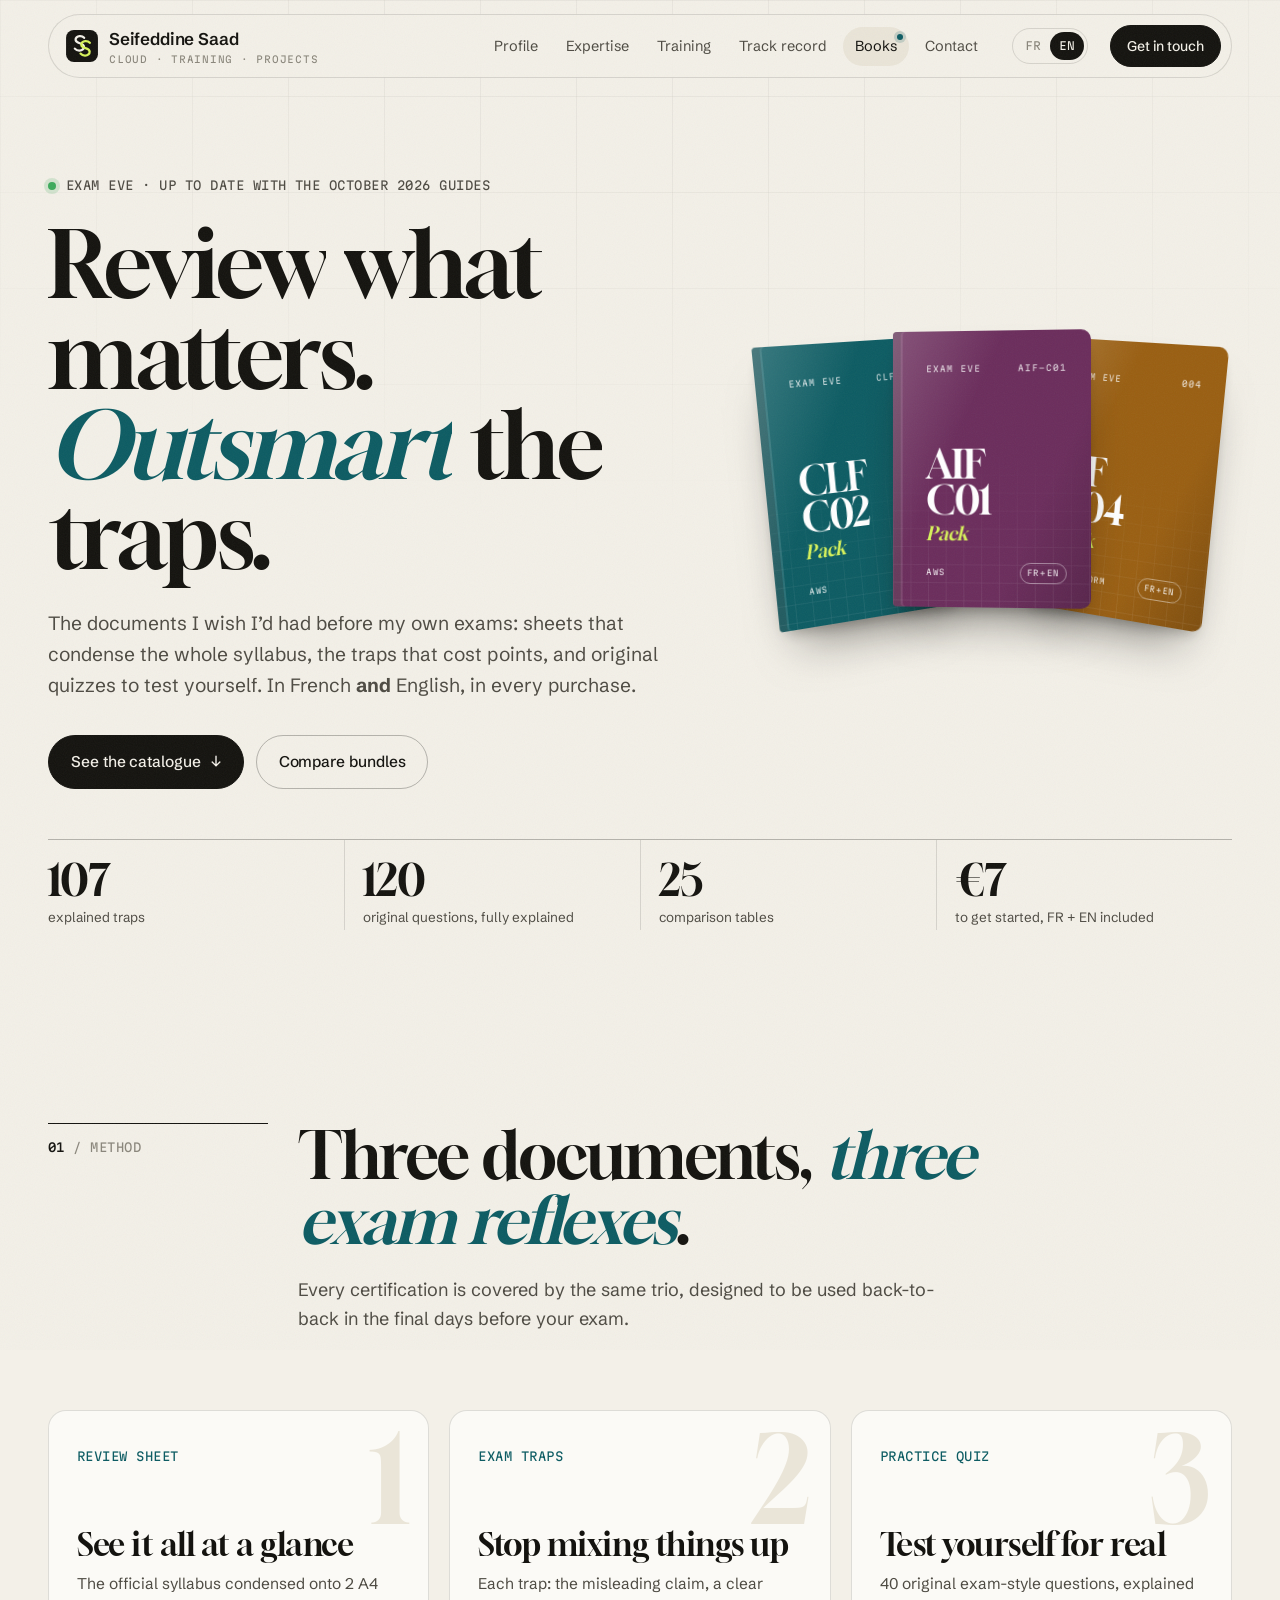
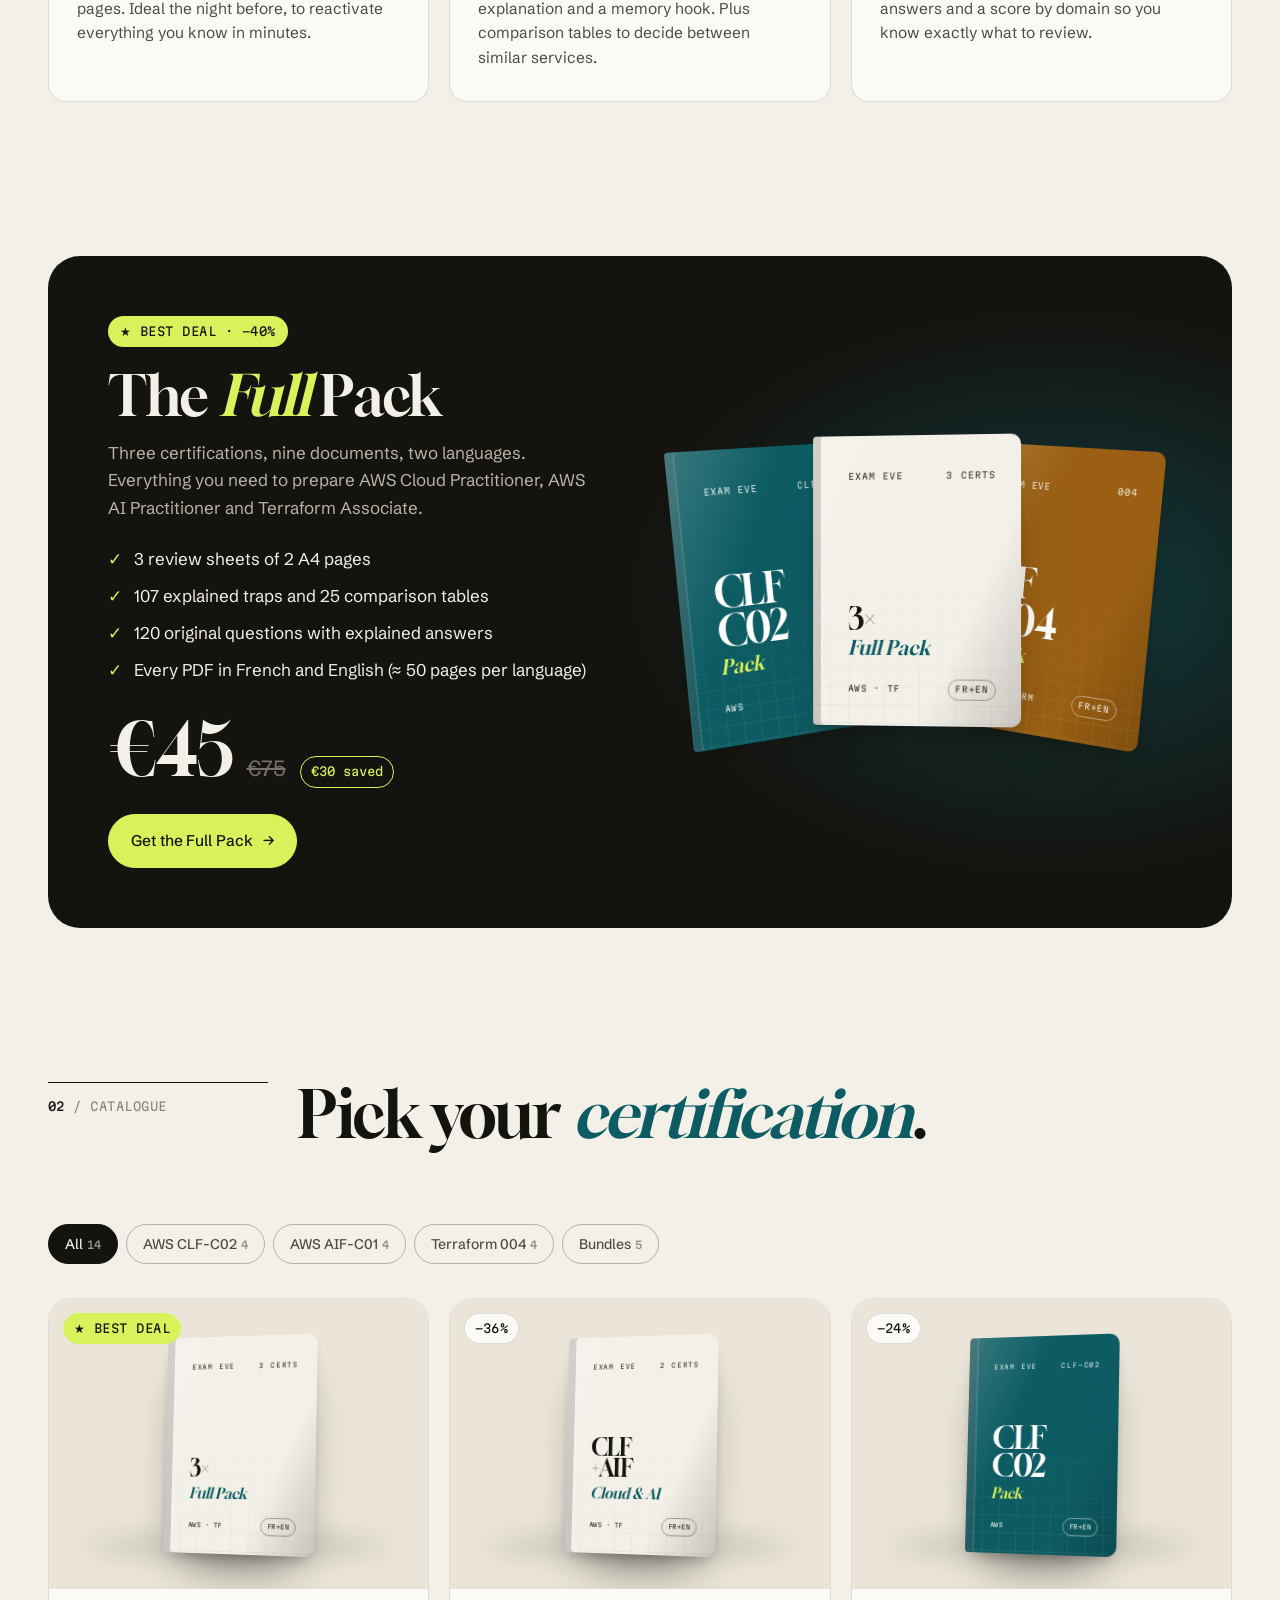
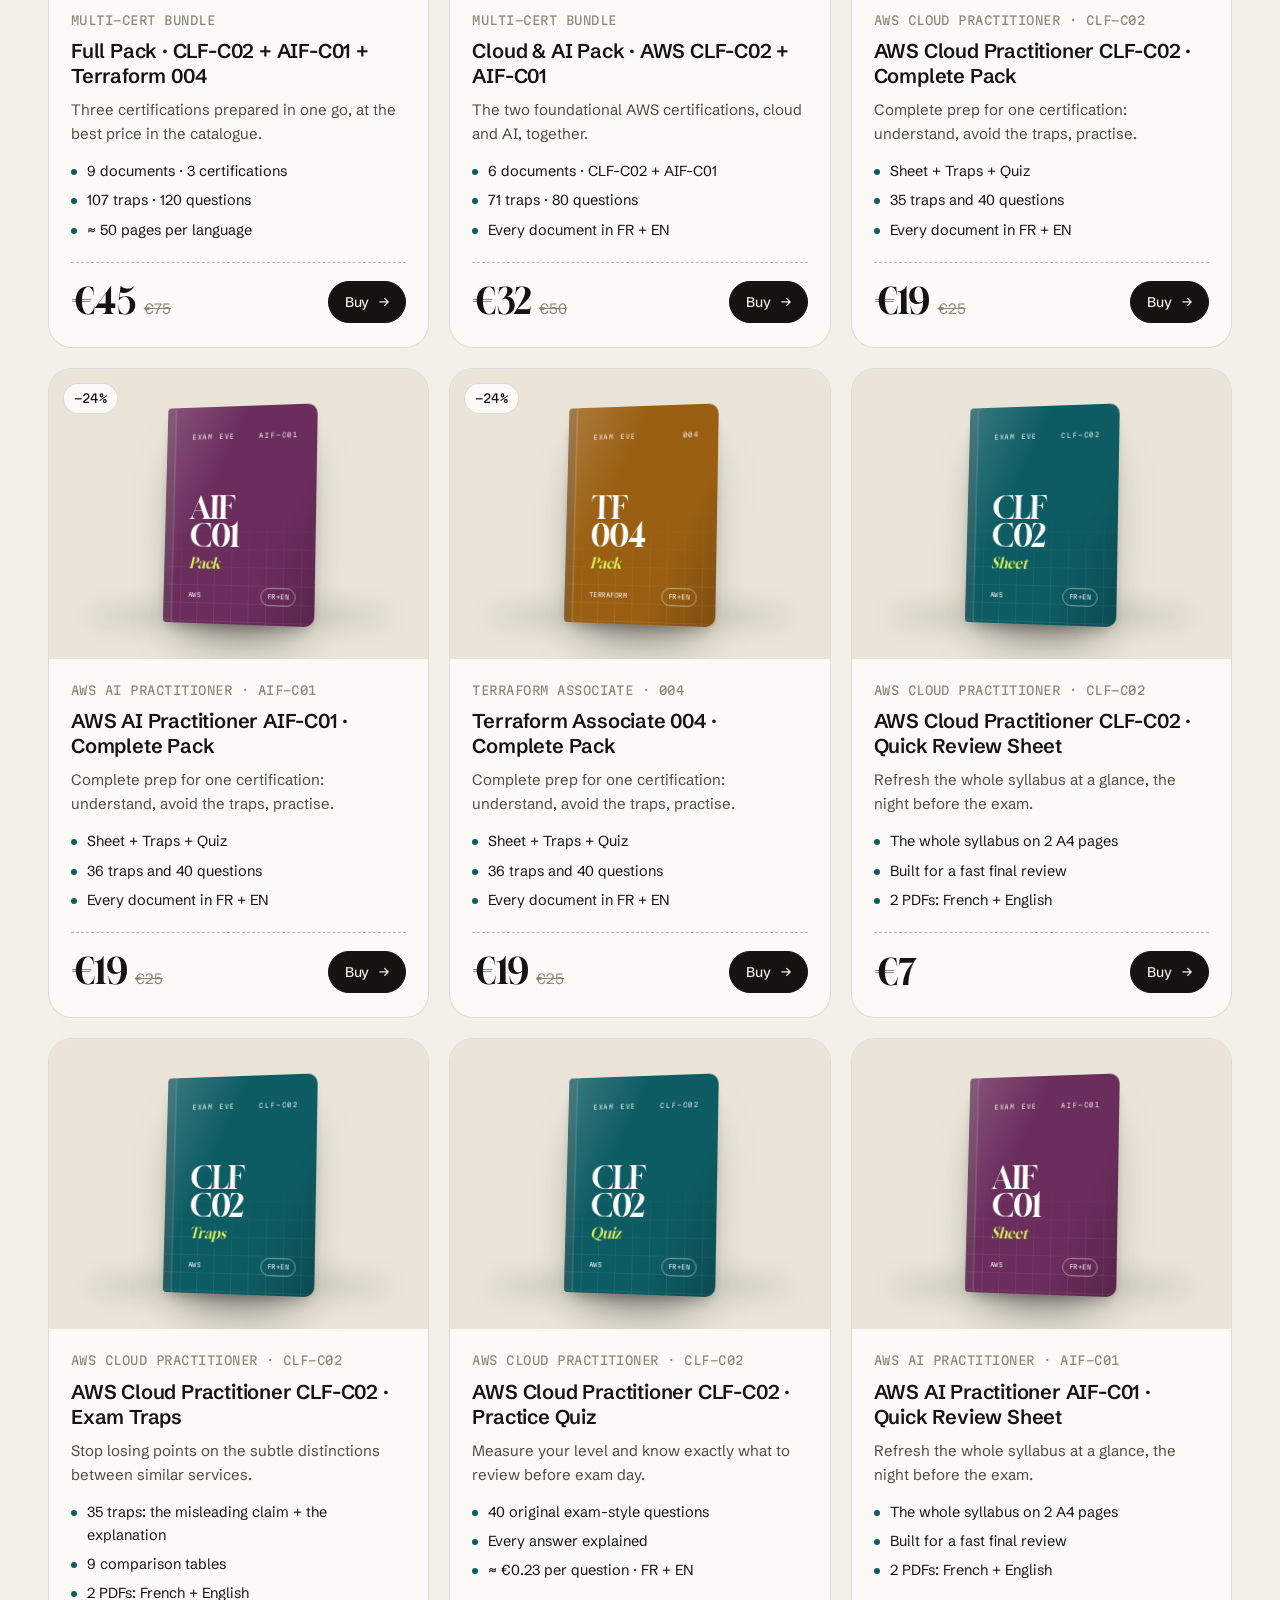
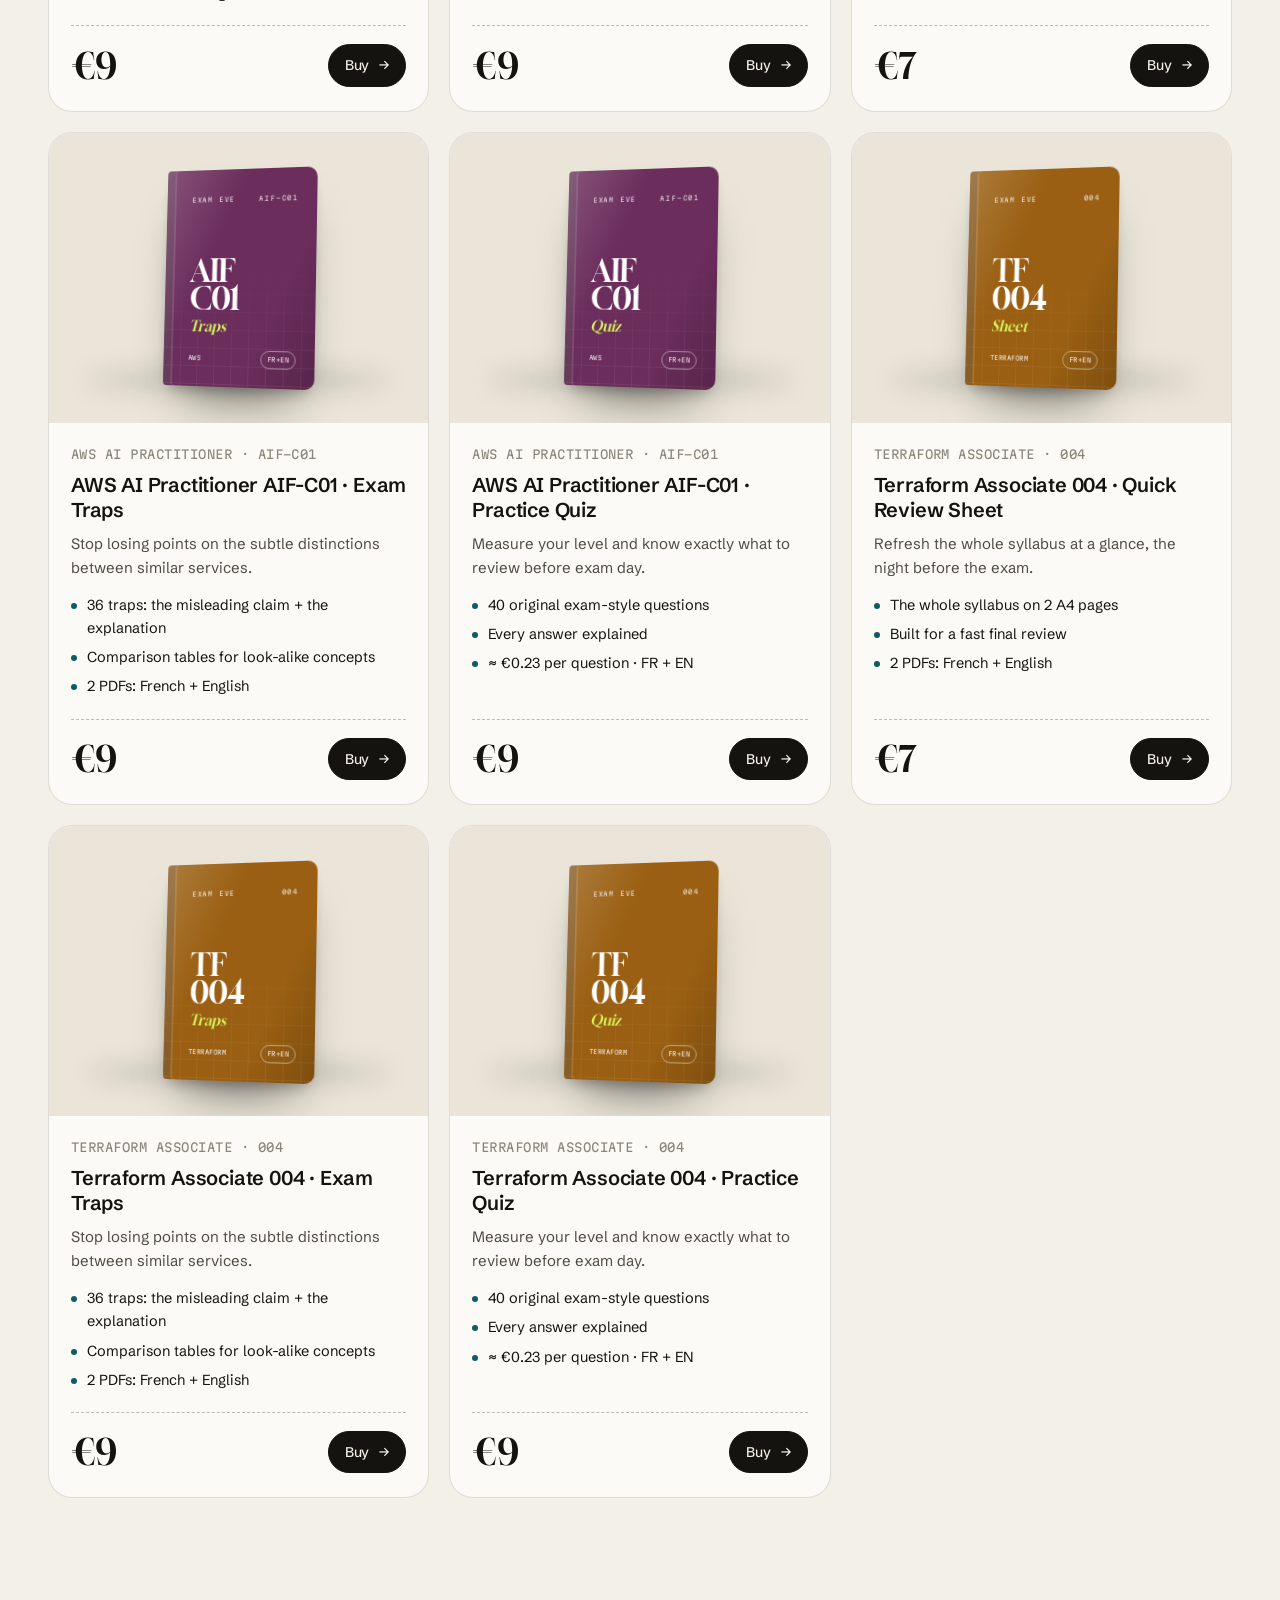
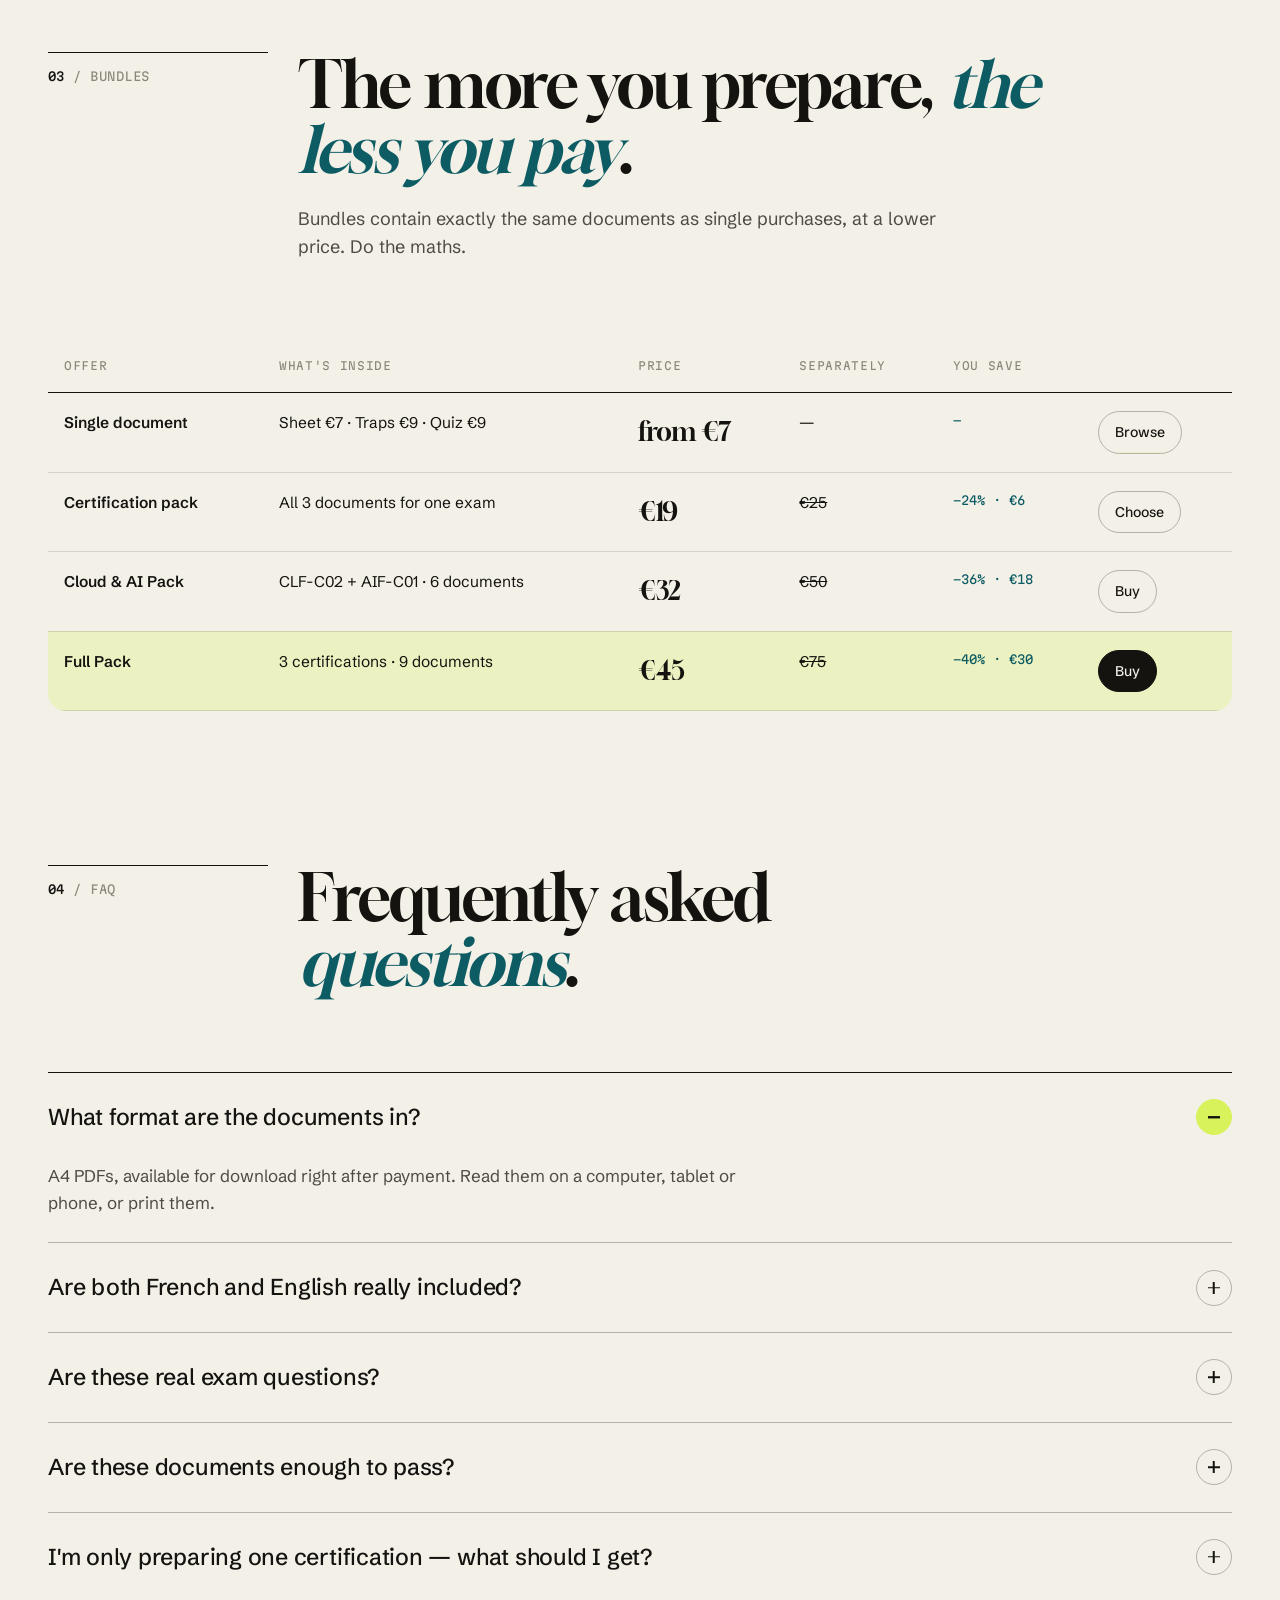
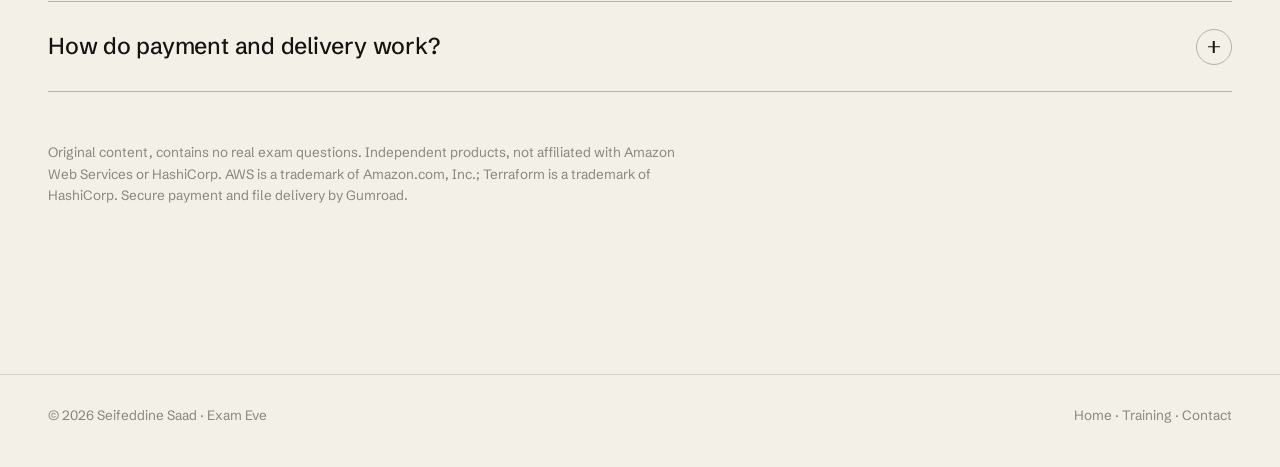
==== livres.html @ 4e947e26 "Nouvelle version du site seifsaad.com" ====
<!DOCTYPE html>
<html lang="fr">
<head>
  <meta charset="utf-8">
  <meta name="viewport" content="width=device-width, initial-scale=1">
  <title>Livres & guides de révision — AWS, Terraform · Seifeddine Saad</title>
  <meta name="description" content="Fiches de révision, pièges d'examen et quiz originaux pour AWS Cloud Practitioner, AWS AI Practitioner et Terraform Associate. Français + anglais, à partir de 7 €.">
  <meta property="og:title" content="Guides de révision AWS & Terraform — FR + EN">
  <meta property="og:description" content="107 pièges expliqués, 120 questions originales, 3 certifications. À partir de 7 €.">
  <link rel="icon" href="assets/img/logo.svg" type="image/svg+xml">
  <link rel="preconnect" href="https://fonts.googleapis.com">
  <link rel="preconnect" href="https://fonts.gstatic.com" crossorigin>
  <link href="https://fonts.googleapis.com/css2?family=Gloock&family=Martian+Mono:wght@400;500&family=Schibsted+Grotesk:ital,wght@0,400;0,500;0,600;0,700;1,400&display=swap" rel="stylesheet">
  <link rel="stylesheet" href="assets/css/style.css">
</head>
<body data-page="shop">
  <div class="veil" aria-hidden="true"></div>
  <div class="cursor" aria-hidden="true"></div>

  <header class="nav">
    <div class="wrap nav-inner">
      <a class="brand" href="index.html" aria-label="Accueil">
        <img src="assets/img/logo.svg" alt="">
        <span>Seifeddine Saad<small data-i18n="brand.sub">Cloud · Formation · Projets</small></span>
      </a>
      <ul class="nav-links">
        <li><a href="index.html#profil" data-i18n="nav.profile">Profil</a></li>
        <li><a href="index.html#expertises" data-i18n="nav.services">Expertises</a></li>
        <li><a href="index.html#formations" data-i18n="nav.training">Formations</a></li>
        <li><a href="index.html#parcours" data-i18n="nav.path">Parcours</a></li>
        <li><a href="livres.html" class="shop active" data-i18n="nav.books">Livres</a></li>
        <li><a href="index.html#contact" data-i18n="nav.contact">Contact</a></li>
      </ul>
      <div class="lang" role="group" aria-label="Langue">
        <button type="button" data-lang="fr" aria-pressed="true">FR</button>
        <button type="button" data-lang="en" aria-pressed="false">EN</button>
      </div>
      <a href="index.html#contact" class="btn btn-sm nav-cta" data-mag><span data-i18n="nav.cta">Me contacter</span></a>
      <button class="burger" type="button" aria-label="Menu"><span></span></button>
    </div>
  </header>

  <main>
    <!-- HERO -->
    <section class="shop-hero">
      <div class="wrap shop-hero-grid">
        <div>
          <span class="eyebrow mono" data-reveal><i class="dot"></i><span data-i18n="sh.eyebrow">Exam Eve · À jour des guides d’octobre 2026</span></span>
          <h1 class="h-display split" data-i18n="sh.title">Révisez l’essentiel. <em>Déjouez</em> les pièges.</h1>
          <p class="lead" data-reveal style="--d:300ms" data-i18n="sh.lead">Les documents que j’aurais voulu avoir avant mes propres examens : des fiches qui condensent tout le programme, les pièges qui coûtent des points, et des quiz originaux pour vous tester. En français <strong>et</strong> en anglais, dans chaque achat.</p>
          <div class="hero-cta" data-reveal style="--d:420ms">
            <a href="#catalogue" class="btn" data-mag><span data-i18n="sh.cta1">Voir le catalogue</span> <span class="arr">↓</span></a>
            <a href="#packs" class="btn btn-ghost" data-mag><span data-i18n="sh.cta2">Comparer les packs</span></a>
          </div>
        </div>
        <div class="shelf" id="heroShelf" data-reveal style="--d:200ms"></div>
      </div>
      <div class="wrap">
        <div class="kpis" data-reveal style="--d:250ms">
          <div class="kpi"><b data-count="107">0</b><span data-i18n="sh.k1">pièges expliqués</span></div>
          <div class="kpi"><b data-count="120">0</b><span data-i18n="sh.k2">questions originales corrigées</span></div>
          <div class="kpi"><b data-count="25">0</b><span data-i18n="sh.k3">tableaux comparatifs</span></div>
          <div class="kpi"><b data-i18n="sh.k4p">7 €</b><span data-i18n="sh.k4">pour commencer, FR + EN inclus</span></div>
        </div>
      </div>
    </section>

    <!-- HOW IT HELPS -->
    <section class="sec">
      <div class="wrap">
        <div class="sec-head">
          <div class="sec-num mono"><b>01</b> / <span data-i18n="sh.howNum">Méthode</span></div>
          <div>
            <h2 class="h2" data-reveal data-i18n="sh.howTitle">Trois documents, <em>trois réflexes</em> d’examen.</h2>
            <p class="sec-intro" data-reveal style="--d:100ms" data-i18n="sh.howIntro">Chaque certification est couverte par le même trio, conçu pour s’enchaîner dans les derniers jours avant l’examen.</p>
          </div>
        </div>
        <div class="steps">
          <article class="step" data-reveal><span class="big">1</span><span class="mono" data-i18n="sh.s1k">Fiche de révision</span><h3 data-i18n="sh.s1t">Tout voir d’un coup d’œil</h3><p data-i18n="sh.s1d">Le programme officiel condensé sur 2 pages A4. Idéale la veille de l’examen pour réactiver toutes vos connaissances en quelques minutes.</p></article>
          <article class="step" data-reveal style="--d:100ms"><span class="big">2</span><span class="mono" data-i18n="sh.s2k">Pièges d’examen</span><h3 data-i18n="sh.s2t">Ne plus confondre</h3><p data-i18n="sh.s2d">Chaque piège : l’affirmation trompeuse, l’explication claire et un repère mémotechnique. Plus des tableaux comparatifs pour trancher entre services proches.</p></article>
          <article class="step" data-reveal style="--d:200ms"><span class="big">3</span><span class="mono" data-i18n="sh.s3k">Quiz d’entraînement</span><h3 data-i18n="sh.s3t">Se tester pour de vrai</h3><p data-i18n="sh.s3d">40 questions originales au format de l’examen, réponses expliquées et score par domaine pour savoir exactement quoi revoir.</p></article>
        </div>
      </div>
    </section>

    <!-- FEATURED -->
    <section class="wrap" id="pack-integral">
      <div class="featured" data-reveal>
        <div>
          <span class="ribbon mono" data-i18n="sh.fRibbon">★ Meilleure offre · −40 %</span>
          <h2 data-i18n="sh.fTitle">Le Pack <em>Intégral</em></h2>
          <p data-i18n="sh.fDesc">Trois certifications, neuf documents, deux langues. Tout ce qu’il faut pour préparer AWS Cloud Practitioner, AWS AI Practitioner et Terraform Associate.</p>
          <ul class="checks">
            <li data-i18n="sh.fc1">3 fiches de révision de 2 pages A4</li>
            <li data-i18n="sh.fc2">107 pièges expliqués et 25 tableaux comparatifs</li>
            <li data-i18n="sh.fc3">120 questions originales avec réponses expliquées</li>
            <li data-i18n="sh.fc4">Chaque PDF en français et en anglais (≈ 50 pages par langue)</li>
          </ul>
          <div class="price-line"><span class="price-big" data-i18n="sh.fPrice">45 €</span><span class="price-was" data-i18n="sh.fWas">75 €</span><span class="save" data-i18n="sh.fSave">30 € économisés</span></div>
          <a class="btn buy" data-mag href="https://saadseif.gumroad.com/l/pack-integral" target="_blank" rel="noopener"><span data-i18n="sh.buyPack">Obtenir le Pack Intégral</span> <span class="arr">→</span></a>
        </div>
        <div class="shelf" id="featShelf"></div>
      </div>
    </section>

    <!-- CATALOGUE -->
    <section class="sec" id="catalogue">
      <div class="wrap">
        <div class="sec-head">
          <div class="sec-num mono"><b>02</b> / <span data-i18n="sh.navCat">Catalogue</span></div>
          <div>
            <h2 class="h2" data-reveal data-i18n="sh.catTitle">Choisissez votre <em>certification</em>.</h2>
          </div>
        </div>
        <div class="filters" id="filters" role="group" aria-label="Filtres"></div>
        <div class="grid-books" id="grid"></div>
      </div>
    </section>

    <!-- COMPARE -->
    <section class="sec" id="packs" style="padding-top:0">
      <div class="wrap">
        <div class="sec-head">
          <div class="sec-num mono"><b>03</b> / <span data-i18n="sh.navPacks">Packs</span></div>
          <div>
            <h2 class="h2" data-reveal data-i18n="sh.cmpTitle">Plus vous préparez, <em>moins vous payez</em>.</h2>
            <p class="sec-intro" data-reveal style="--d:100ms" data-i18n="sh.cmpIntro">Les packs regroupent les mêmes documents qu’à l’unité, à prix réduit. Faites le calcul.</p>
          </div>
        </div>
        <div class="table-wrap" data-reveal>
          <table class="compare" id="compare"></table>
        </div>
      </div>
    </section>

    <!-- FAQ -->
    <section class="sec" id="faq" style="padding-top:0">
      <div class="wrap">
        <div class="sec-head">
          <div class="sec-num mono"><b>04</b> / FAQ</div>
          <div><h2 class="h2" data-reveal data-i18n="sh.faqTitle">Questions <em>fréquentes</em>.</h2></div>
        </div>
        <div class="faq" id="faqList"></div>
        <p class="disclaimer" data-i18n="sh.disc">Contenu original, sans questions réelles d’examen. Produits indépendants, non affiliés à Amazon Web Services ni à HashiCorp. AWS est une marque d’Amazon.com, Inc. ; Terraform est une marque de HashiCorp. Paiement sécurisé et livraison des fichiers assurés par Gumroad.</p>
      </div>
    </section>
  </main>

  <footer>
    <div class="wrap foot">
      <span>© <span id="year"></span> Seifeddine Saad · Exam Eve</span>
      <span><a href="index.html" data-i18n="f.home">Accueil</a> · <a href="index.html#formations" data-i18n="nav.training">Formations</a> · <a href="index.html#contact" data-i18n="nav.contact">Contact</a></span>
    </div>
  </footer>

  <script src="https://gumroad.com/js/gumroad.js"></script>
  <script src="assets/js/data.js"></script>
  <script src="assets/js/main.js"></script>
</body>
</html>
---- assets/css/style.css ----
/* ==========================================================
   seifsaad.com — "Blueprint paper" design system
   Papier chaud · encre · pétrole · surligneur citron
   ========================================================== */

:root {
  --paper: #F3F0E8;
  --paper-2: #EAE5D8;
  --paper-3: #FBFAF6;
  --ink: #14130F;
  --ink-2: #4E4B43;
  --ink-3: #8A867B;
  --line: rgba(20, 19, 15, .13);
  --line-strong: rgba(20, 19, 15, .28);
  --petrol: #0D5C63;
  --petrol-deep: #083E43;
  --lime: #D7F25A;
  --plum: #6B2D5C;
  --ochre: #B8741A;

  --f-display: "Gloock", "Times New Roman", serif;
  --f-body: "Schibsted Grotesk", system-ui, sans-serif;
  --f-mono: "Martian Mono", ui-monospace, monospace;

  --wrap: 1240px;
  --gut: clamp(20px, 4vw, 48px);
  --r: 18px;
  --ease: cubic-bezier(.2, .7, .1, 1);
  --ease-out: cubic-bezier(.16, 1, .3, 1);
}

*, *::before, *::after { box-sizing: border-box; }
html { scroll-behavior: smooth; -webkit-text-size-adjust: 100%; }
body {
  margin: 0;
  background: var(--paper);
  color: var(--ink);
  font-family: var(--f-body);
  font-size: 17px;
  line-height: 1.6;
  -webkit-font-smoothing: antialiased;
  overflow-x: hidden;
}
/* Fine blueprint grid on the paper */
body::before {
  content: "";
  position: fixed; inset: 0;
  pointer-events: none; z-index: -1;
  background-image:
    linear-gradient(var(--line) 1px, transparent 1px),
    linear-gradient(90deg, var(--line) 1px, transparent 1px);
  background-size: 96px 96px;
  opacity: .35;
  mask-image: radial-gradient(ellipse 80% 60% at 50% 0%, #000 30%, transparent 100%);
}
/* Grain */
body::after {
  content: "";
  position: fixed; inset: -50%;
  pointer-events: none; z-index: 100;
  opacity: .05;
  background-image: url("data:image/svg+xml,%3Csvg xmlns='http://www.w3.org/2000/svg' width='160' height='160'%3E%3Cfilter id='n'%3E%3CfeTurbulence type='fractalNoise' baseFrequency='.9' numOctaves='3' stitchTiles='stitch'/%3E%3C/filter%3E%3Crect width='100%25' height='100%25' filter='url(%23n)'/%3E%3C/svg%3E");
}

img, svg { display: block; max-width: 100%; }
a { color: inherit; text-decoration: none; }
::selection { background: var(--lime); color: var(--ink); }
:focus-visible { outline: 2px solid var(--petrol); outline-offset: 3px; border-radius: 4px; }

.wrap { width: min(var(--wrap), 100% - var(--gut) * 2); margin-inline: auto; }
.mono { font-family: var(--f-mono); font-size: 12px; letter-spacing: .04em; text-transform: uppercase; }
.serif { font-family: var(--f-display); font-weight: 400; }

/* ---------- Page transition veil ---------- */
.veil {
  position: fixed; inset: 0; z-index: 200;
  background: var(--ink);
  transform-origin: top;
  animation: veilOut .9s var(--ease-out) .05s forwards;
  pointer-events: none;
}
.veil.leaving { animation: veilIn .45s var(--ease) forwards; transform-origin: bottom; }
@keyframes veilOut { to { transform: scaleY(0); } }
@keyframes veilIn { from { transform: scaleY(0); } to { transform: scaleY(1); } }

/* ---------- Navigation ---------- */
.nav {
  position: fixed; top: 14px; left: 0; right: 0; z-index: 50;
  transition: transform .5s var(--ease-out);
}
.nav.hide { transform: translateY(-120%); }
.nav-inner {
  display: flex; align-items: center; gap: 22px;
  padding: 10px 10px 10px 16px;
  border: 1px solid var(--line);
  border-radius: 999px;
  background: rgba(243, 240, 232, .78);
  backdrop-filter: blur(14px) saturate(1.3);
  -webkit-backdrop-filter: blur(14px) saturate(1.3);
  transition: box-shadow .4s, background .4s;
}
.nav.scrolled .nav-inner { box-shadow: 0 10px 40px -18px rgba(20, 19, 15, .35); background: rgba(251, 250, 246, .9); }
.brand { display: flex; align-items: center; gap: 10px; font-weight: 600; letter-spacing: -.01em; }
.brand img { width: 34px; height: 34px; transition: transform .6s var(--ease-out); }
.brand:hover img { transform: rotate(-12deg) scale(1.05); }
.brand small { display: block; font-family: var(--f-mono); font-size: 9.5px; color: var(--ink-3); letter-spacing: .08em; text-transform: uppercase; font-weight: 400; }
.nav-links { display: flex; gap: 4px; margin-left: auto; list-style: none; padding: 0; margin-block: 0; }
.nav-links a {
  position: relative; display: block;
  padding: 8px 12px; border-radius: 999px;
  font-size: 14.5px; color: var(--ink-2);
  transition: color .25s, background .25s;
}
.nav-links a:hover, .nav-links a.active { color: var(--ink); background: var(--paper-2); }
.nav-links a.shop { color: var(--ink); }
.nav-links a.shop::after {
  content: ""; position: absolute; top: 7px; right: 6px;
  width: 6px; height: 6px; border-radius: 50%; background: var(--petrol);
  box-shadow: 0 0 0 3px rgba(13, 92, 99, .18);
  animation: pulse 2.4s infinite;
}
@keyframes pulse { 50% { box-shadow: 0 0 0 7px rgba(13, 92, 99, 0); } }
.lang {
  display: flex; border: 1px solid var(--line); border-radius: 999px; padding: 3px;
  font-family: var(--f-mono); font-size: 11px;
}
.lang button {
  border: 0; background: none; cursor: pointer; color: var(--ink-3);
  padding: 5px 9px; border-radius: 999px; font: inherit; transition: .25s;
}
.lang button[aria-pressed="true"] { background: var(--ink); color: var(--paper); }
.burger { display: none; }

/* ---------- Buttons ---------- */
.btn {
  --bg: var(--ink); --fg: var(--paper);
  position: relative; display: inline-flex; align-items: center; gap: 10px;
  padding: 14px 22px; border-radius: 999px;
  background: var(--bg); color: var(--fg);
  font-weight: 500; font-size: 15.5px; letter-spacing: -.005em;
  border: 1px solid var(--bg);
  overflow: hidden; isolation: isolate; cursor: pointer;
  transition: transform .4s var(--ease-out), color .35s;
}
.btn::before {
  content: ""; position: absolute; inset: 0; z-index: -1;
  background: var(--lime);
  transform: translateY(101%);
  transition: transform .45s var(--ease-out);
  border-radius: inherit;
}
.btn:hover { color: var(--ink); }
.btn:hover::before { transform: translateY(0); }
.btn .arr { transition: transform .4s var(--ease-out); }
.btn:hover .arr { transform: translateX(4px); }
.btn-ghost { --bg: transparent; --fg: var(--ink); border-color: var(--line-strong); }
.btn-sm { padding: 9px 16px; font-size: 14px; }
.btn-petrol { --bg: var(--petrol); --fg: #fff; }

/* ---------- Highlighter ---------- */
.mark {
  background-image: linear-gradient(transparent 58%, var(--lime) 58%, var(--lime) 92%, transparent 92%);
  background-size: 0% 100%;
  background-repeat: no-repeat;
  transition: background-size 1.1s var(--ease-out) .5s;
  padding: 0 .06em;
}
.in .mark, .mark.in { background-size: 100% 100%; }

/* ---------- Hero ---------- */
.hero { position: relative; padding: 170px 0 70px; }
.hero-grid { display: grid; grid-template-columns: 1.25fr .9fr; gap: clamp(30px, 5vw, 80px); align-items: end; }
.eyebrow { display: inline-flex; align-items: center; gap: 10px; color: var(--ink-2); }
.eyebrow .dot { width: 8px; height: 8px; border-radius: 50%; background: #3DAA5C; box-shadow: 0 0 0 4px rgba(61, 170, 92, .18); }
.h-display {
  font-family: var(--f-display); font-weight: 400;
  font-size: clamp(46px, 7.2vw, 104px);
  line-height: .98; letter-spacing: -.025em;
  margin: 22px 0 28px;
}
.h-display em { font-style: italic; color: var(--petrol); }
.split .w { display: inline-block; overflow: hidden; vertical-align: top; padding-bottom: .08em; margin-bottom: -.08em; }
.split .w > span { display: inline-block; transform: translateY(110%); transition: transform 1s var(--ease-out); transition-delay: calc(var(--i) * 55ms + 150ms); }
.split.in .w > span { transform: translateY(0); }
.lead { font-size: clamp(17px, 1.5vw, 20px); color: var(--ink-2); max-width: 56ch; margin: 0 0 34px; }
.hero-cta { display: flex; flex-wrap: wrap; gap: 12px; }

/* Terminal */
.term {
  position: relative;
  background: var(--ink); color: #E8E4D8;
  border-radius: var(--r);
  font-family: var(--f-mono); font-size: 12.5px; line-height: 1.85;
  box-shadow: 0 40px 80px -40px rgba(20, 19, 15, .55), 0 0 0 1px rgba(255,255,255,.04) inset;
  transform: rotate(1.2deg);
  transition: transform .8s var(--ease-out);
}
.term:hover { transform: rotate(0) translateY(-4px); }
.term-bar { display: flex; align-items: center; gap: 7px; padding: 14px 16px; border-bottom: 1px solid rgba(255,255,255,.08); }
.term-bar i { width: 10px; height: 10px; border-radius: 50%; background: #3a3832; }
.term-bar span { margin-left: auto; color: #77736a; font-size: 11px; }
.term-body { padding: 18px 20px 22px; min-height: 290px; white-space: pre-wrap; }
.term .p { color: var(--lime); }
.term .k { color: #9AD4D9; }
.term .s { color: #F1C27D; }
.term .c { color: #77736a; }
.term .ok { color: #7FD69A; }
.caret { display: inline-block; width: 8px; height: 15px; background: var(--lime); vertical-align: -2px; animation: blink 1s steps(1) infinite; }
@keyframes blink { 50% { opacity: 0; } }
.sticker {
  position: absolute; right: -14px; top: -22px;
  width: 92px; height: 92px; border-radius: 50%;
  background: var(--lime); color: var(--ink);
  display: grid; place-items: center; text-align: center;
  font-family: var(--f-mono); font-size: 9.5px; line-height: 1.3; text-transform: uppercase; letter-spacing: .06em;
  animation: spin 18s linear infinite;
  box-shadow: 0 10px 30px -10px rgba(20,19,15,.4);
}
.sticker b { display: block; font-family: var(--f-display); font-size: 30px; font-weight: 400; letter-spacing: -.02em; text-transform: none; line-height: 1; }
@keyframes spin { to { transform: rotate(360deg); } }

/* Hero stats */
.stats { display: grid; grid-template-columns: repeat(4, 1fr); margin-top: 80px; border-top: 1px solid var(--line-strong); }
.stat { padding: 22px 20px 4px 0; }
.stat + .stat { padding-left: 22px; border-left: 1px solid var(--line); }
.stat b { display: block; font-family: var(--f-display); font-weight: 400; font-size: clamp(38px, 4vw, 56px); line-height: 1; letter-spacing: -.02em; }
.stat > span { color: var(--ink-2); font-size: 14px; }

/* ---------- Marquee ---------- */
.marquee {
  border-block: 1px solid var(--line-strong);
  overflow: hidden; padding: 18px 0;
  background: var(--paper-3);
}
.marquee-track { display: flex; gap: 48px; width: max-content; animation: marq 40s linear infinite; }
.marquee:hover .marquee-track { animation-play-state: paused; }
.marquee-item { display: flex; align-items: center; gap: 48px; white-space: nowrap; font-family: var(--f-display); font-size: 26px; letter-spacing: -.01em; }
.marquee-item::after { content: "✳"; color: var(--petrol); font-size: 18px; }
@keyframes marq { to { transform: translateX(-50%); } }

/* ---------- Sections ---------- */
section { position: relative; }
.sec { padding: clamp(90px, 12vw, 160px) 0; }
.sec-head { display: grid; grid-template-columns: 220px 1fr; gap: 30px; margin-bottom: clamp(40px, 6vw, 80px); }
.sec-num { color: var(--ink-3); padding-top: 14px; border-top: 1px solid var(--ink); }
.sec-num b { color: var(--ink); font-weight: 500; }
.h2 { font-family: var(--f-display); font-weight: 400; font-size: clamp(36px, 5vw, 68px); line-height: 1.02; letter-spacing: -.02em; margin: 0; max-width: 18ch; }
.h2 em { font-style: italic; color: var(--petrol); }
.sec-intro { color: var(--ink-2); max-width: 60ch; margin: 22px 0 0; font-size: 18px; }

/* Reveal */
[data-reveal] { opacity: 0; transform: translateY(28px); transition: opacity 1s var(--ease-out), transform 1s var(--ease-out); transition-delay: var(--d, 0ms); }
[data-reveal].in { opacity: 1; transform: none; }

/* ---------- Profil ---------- */
.profile { display: grid; grid-template-columns: .8fr 1.2fr; gap: clamp(30px, 6vw, 90px); align-items: start; }
.portrait {
  position: relative; aspect-ratio: 4/5; border-radius: var(--r);
  background: var(--paper-2); overflow: hidden;
  border: 1px solid var(--line);
}
.portrait img { width: 100%; height: 100%; object-fit: cover; }
.portrait .ph { position: absolute; inset: 0; display: grid; place-items: center; }
.portrait .ph svg { width: 46%; opacity: .9; }
.portrait figcaption {
  position: absolute; left: 14px; bottom: 14px; right: 14px;
  display: flex; justify-content: space-between;
  padding: 10px 14px; border-radius: 12px;
  background: rgba(251, 250, 246, .86); backdrop-filter: blur(8px);
}
.profile-text p { font-size: clamp(19px, 1.8vw, 24px); line-height: 1.5; margin: 0 0 22px; letter-spacing: -.01em; }
.profile-text p.small { font-size: 17px; color: var(--ink-2); }
.facts { display: grid; grid-template-columns: repeat(2, 1fr); gap: 0; margin-top: 36px; border-top: 1px solid var(--line); }
.fact { padding: 18px 0; border-bottom: 1px solid var(--line); display: flex; gap: 14px; }
.fact:nth-child(odd) { padding-right: 18px; }
.fact .mono { color: var(--ink-3); min-width: 90px; padding-top: 3px; }

/* ---------- Services (editorial rows) ---------- */
.rows { border-top: 1px solid var(--ink); }
.row {
  position: relative;
  display: grid; grid-template-columns: 80px 1.1fr 1.4fr 48px; gap: 30px; align-items: center;
  padding: 34px 0; border-bottom: 1px solid var(--line-strong);
  transition: padding .5s var(--ease-out);
}
.row::before {
  content: ""; position: absolute; inset: 0; z-index: -1;
  background: var(--paper-3);
  transform: scaleY(0); transform-origin: bottom;
  transition: transform .5s var(--ease-out);
}
.row:hover { padding-inline: 22px; }
.row:hover::before { transform: scaleY(1); }
.row .n { font-family: var(--f-mono); font-size: 12px; color: var(--ink-3); }
.row h3 { font-family: var(--f-display); font-weight: 400; font-size: clamp(26px, 3vw, 40px); margin: 0; letter-spacing: -.015em; line-height: 1.05; }
.row p { margin: 0 0 10px; color: var(--ink-2); }
.tags { display: flex; flex-wrap: wrap; gap: 6px; }
.tag { font-family: var(--f-mono); font-size: 10.5px; text-transform: uppercase; letter-spacing: .05em; padding: 4px 9px; border: 1px solid var(--line-strong); border-radius: 999px; color: var(--ink-2); }
.row .go {
  width: 48px; height: 48px; border-radius: 50%; border: 1px solid var(--line-strong);
  display: grid; place-items: center;
  transition: background .4s, transform .5s var(--ease-out), border-color .4s;
}
.row:hover .go { background: var(--lime); border-color: var(--lime); transform: rotate(-45deg); }

/* ---------- Formations ---------- */
.training { display: grid; grid-template-columns: 1.2fr 1fr; gap: 20px; }
.t-feature {
  position: relative; overflow: hidden;
  background: var(--petrol); color: #EAF3F1;
  border-radius: calc(var(--r) + 6px);
  padding: clamp(28px, 4vw, 48px);
  min-height: 520px;
  display: flex; flex-direction: column;
}
.t-feature::after {
  content: ""; position: absolute; right: -120px; bottom: -120px;
  width: 380px; height: 380px; border-radius: 50%;
  border: 1px solid rgba(215, 242, 90, .35);
  box-shadow: 0 0 0 40px rgba(215,242,90,.06), 0 0 0 80px rgba(215,242,90,.04), 0 0 0 120px rgba(215,242,90,.025);
  animation: breathe 8s ease-in-out infinite;
}
@keyframes breathe { 50% { transform: scale(1.08); } }
.t-feature .mono { color: var(--lime); }
.t-feature h3 { font-family: var(--f-display); font-weight: 400; font-size: clamp(32px, 3.6vw, 50px); line-height: 1.02; letter-spacing: -.02em; margin: 18px 0 16px; max-width: 14ch; }
.t-feature p { color: rgba(234, 243, 241, .8); max-width: 46ch; margin: 0 0 30px; }
.modules { list-style: none; padding: 0; margin: auto 0 0; display: grid; grid-template-columns: repeat(3, 1fr); gap: 10px; position: relative; z-index: 1; }
.modules li { padding: 16px; border-radius: 14px; background: rgba(255,255,255,.07); border: 1px solid rgba(255,255,255,.1); transition: background .4s, transform .5s var(--ease-out); }
.modules li:hover { background: rgba(215,242,90,.14); transform: translateY(-4px); }
.modules b { display: block; font-family: var(--f-display); font-weight: 400; font-size: 26px; color: var(--lime); margin-bottom: 4px; }
.modules span { font-size: 14px; color: rgba(234,243,241,.85); line-height: 1.45; display: block; }
.t-list { display: grid; gap: 12px; }
.t-item {
  display: grid; grid-template-columns: 1fr auto; gap: 6px 16px; align-items: start;
  padding: 22px 24px; border-radius: var(--r);
  background: var(--paper-3); border: 1px solid var(--line);
  transition: transform .5s var(--ease-out), box-shadow .5s, border-color .4s;
}
.t-item:hover { transform: translateX(6px); border-color: var(--line-strong); box-shadow: -6px 0 0 var(--lime); }
.t-item h4 { margin: 0; font-size: 19px; font-weight: 600; letter-spacing: -.01em; }
.t-item p { grid-column: 1 / -1; margin: 0; color: var(--ink-2); font-size: 15px; }
.t-item .mono { color: var(--petrol); white-space: nowrap; padding-top: 4px; }
.t-meta { display: flex; flex-wrap: wrap; gap: 8px 24px; margin-top: 8px; padding: 16px 4px 0; color: var(--ink-2); font-size: 14px; }
.t-meta span::before { content: "→ "; color: var(--petrol); }

/* ---------- Certifications ---------- */
.certs { display: grid; grid-template-columns: repeat(3, 1fr); border-top: 1px solid var(--ink); border-left: 1px solid var(--line); }
.cert {
  position: relative; padding: 26px 24px 24px; min-height: 160px;
  border-right: 1px solid var(--line); border-bottom: 1px solid var(--line);
  display: flex; flex-direction: column; justify-content: space-between; gap: 18px;
  overflow: hidden;
}
.cert::before {
  content: ""; position: absolute; inset: auto 0 0 0; height: 3px; background: var(--petrol);
  transform: scaleX(0); transform-origin: left; transition: transform .6s var(--ease-out);
}
.cert:hover::before { transform: scaleX(1); }
.cert .issuer { color: var(--ink-3); display: flex; justify-content: space-between; }
.cert h4 { margin: 0; font-family: var(--f-display); font-weight: 400; font-size: 24px; line-height: 1.12; letter-spacing: -.01em; }
.cert .code { font-family: var(--f-mono); font-size: 11px; color: var(--petrol); margin-top: 6px; display: block; }
.milestones { display: grid; grid-template-columns: repeat(3, 1fr); gap: 20px; margin-top: 60px; }
.ms { padding-top: 18px; border-top: 1px solid var(--line-strong); }
.ms .mono { color: var(--petrol); }
.ms h4 { margin: 10px 0 8px; font-size: 19px; font-weight: 600; letter-spacing: -.01em; }
.ms p { margin: 0; color: var(--ink-2); font-size: 15px; }

/* ---------- Shop band (home) ---------- */
.band { background: var(--ink); color: var(--paper); border-radius: 36px; margin: 0 clamp(8px, 1.5vw, 20px); overflow: hidden; }
.band .sec-num { color: #8A867B; border-color: var(--paper); }
.band .sec-num b { color: var(--paper); }
.band .h2 em { color: var(--lime); }
.band .sec-intro { color: #B9B4A7; }
.band-grid { display: grid; grid-template-columns: 1fr 1.1fr; gap: 50px; align-items: center; }
.band-list { list-style: none; padding: 0; margin: 0 0 36px; }
.band-list li { display: flex; justify-content: space-between; gap: 20px; padding: 16px 0; border-bottom: 1px solid rgba(243,240,232,.14); }
.band-list li span:last-child { font-family: var(--f-mono); font-size: 13px; color: var(--lime); white-space: nowrap; }
.band-list s { color: #77736a; margin-right: 8px; }
.band .btn { --bg: var(--lime); --fg: var(--ink); }
.band .btn::before { background: var(--paper); }

/* ---------- Books (shared) ---------- */
.shelf { position: relative; height: 420px; perspective: 1400px; }
.shelf .book { position: absolute; top: 50%; left: 50%; }
.shelf .book:nth-child(1) { transform: translate(-115%, -50%) rotateY(28deg) rotateZ(-6deg); z-index: 1; }
.shelf .book:nth-child(2) { transform: translate(-50%, -54%) rotateY(-8deg); z-index: 3; }
.shelf .book:nth-child(3) { transform: translate(15%, -50%) rotateY(-30deg) rotateZ(6deg); z-index: 2; }
.shelf:hover .book:nth-child(1) { transform: translate(-125%, -52%) rotateY(18deg) rotateZ(-9deg); }
.shelf:hover .book:nth-child(3) { transform: translate(25%, -52%) rotateY(-20deg) rotateZ(9deg); }
.shelf .book { transition: transform .9s var(--ease-out); animation: float 6s ease-in-out infinite; animation-delay: calc(var(--k, 0) * -2s); }

.book {
  --c: var(--petrol);
  --w: 200px;
  width: var(--w); aspect-ratio: 3 / 4.15;
  position: relative;
  transform-style: preserve-3d;
  border-radius: 4px 10px 10px 4px;
  background: var(--c);
  color: #fff;
  box-shadow:
    inset 8px 0 0 rgba(0,0,0,.18),
    inset 10px 0 0 rgba(255,255,255,.12),
    0 30px 50px -24px rgba(20,19,15,.6),
    0 8px 16px -8px rgba(20,19,15,.35);
  overflow: hidden;
  font-family: var(--f-body);
}
.book::before { /* page edge sheen */
  content: ""; position: absolute; inset: 0;
  background: linear-gradient(115deg, rgba(255,255,255,.18) 0%, transparent 35%, transparent 70%, rgba(0,0,0,.18) 100%);
  pointer-events: none;
}
.book::after { /* grid texture */
  content: ""; position: absolute; inset: 0; opacity: .14;
  background-image: linear-gradient(rgba(255,255,255,.5) 1px, transparent 1px), linear-gradient(90deg, rgba(255,255,255,.5) 1px, transparent 1px);
  background-size: 18px 18px;
  mask-image: linear-gradient(to bottom, transparent 40%, #000);
}
.book .b-in { position: absolute; inset: 0; padding: 16% 12% 12% 17%; display: flex; flex-direction: column; z-index: 1; }
.book .b-brand { font-family: var(--f-mono); font-size: calc(var(--w) * .042); letter-spacing: .12em; text-transform: uppercase; opacity: .8; display: flex; justify-content: space-between; }
.book .b-code { font-family: var(--f-display); font-size: calc(var(--w) * .2); line-height: .9; letter-spacing: -.03em; margin-top: auto; }
.book .b-kind { font-family: var(--f-display); font-style: italic; font-size: calc(var(--w) * .095); line-height: 1; margin-top: 6px; color: var(--lime); }
.book .b-foot { display: flex; justify-content: space-between; align-items: center; margin-top: 14%; font-family: var(--f-mono); font-size: calc(var(--w) * .04); text-transform: uppercase; letter-spacing: .08em; opacity: .85; }
.book .b-flag { padding: 3px 6px; border: 1px solid rgba(255,255,255,.5); border-radius: 999px; }
.book.clf { --c: #0D5C63; }
.book.aif { --c: #6B2D5C; }
.book.tf  { --c: #9A5F12; }
.book.multi { --c: #F3F0E8; color: var(--ink); }
.book.multi .b-kind { color: var(--petrol); }
.book.multi .b-flag { border-color: rgba(20,19,15,.4); }
.book.multi::after { background-image: linear-gradient(rgba(20,19,15,.25) 1px, transparent 1px), linear-gradient(90deg, rgba(20,19,15,.25) 1px, transparent 1px); }
.book.multi .b-code { font-size: calc(var(--w) * .15); }

@keyframes float { 50% { translate: 0 -10px; } }

/* ---------- Contact ---------- */
.contact { padding: clamp(100px, 14vw, 180px) 0 60px; }
.contact-big { font-family: var(--f-display); font-weight: 400; font-size: clamp(54px, 10vw, 150px); line-height: .92; letter-spacing: -.035em; margin: 0 0 50px; }
.contact-big em { font-style: italic; color: var(--petrol); }
.contact-grid { display: grid; grid-template-columns: repeat(4, 1fr); border-top: 1px solid var(--ink); }
.c-item { padding: 22px 20px 22px 0; display: flex; flex-direction: column; gap: 6px; transition: color .3s; }
.c-item + .c-item { padding-left: 20px; border-left: 1px solid var(--line); }
.c-item .mono { color: var(--ink-3); }
.c-item b { font-weight: 500; font-size: 18px; letter-spacing: -.01em; word-break: break-word; }
a.c-item:hover b { color: var(--petrol); }
a.c-item b::after { content: " ↗"; font-size: 14px; color: var(--ink-3); transition: color .3s; }
a.c-item:hover b::after { color: var(--petrol); }

footer { padding: 30px 0 40px; border-top: 1px solid var(--line); color: var(--ink-3); font-size: 13.5px; }
.foot { display: flex; justify-content: space-between; flex-wrap: wrap; gap: 14px; }
.foot a:hover { color: var(--ink); }

/* ==========================================================
   LIVRES (shop page)
   ========================================================== */
.shop-hero { padding: 170px 0 40px; }
.shop-hero-grid { display: grid; grid-template-columns: 1.15fr .85fr; gap: 50px; align-items: center; }
.kpis { display: grid; grid-template-columns: repeat(4, 1fr); gap: 0; margin-top: 50px; border-top: 1px solid var(--line-strong); }
.kpi { padding: 18px 18px 0 0; }
.kpi + .kpi { padding-left: 18px; border-left: 1px solid var(--line); }
.kpi b { display: block; font-family: var(--f-display); font-weight: 400; font-size: 44px; line-height: 1; letter-spacing: -.02em; }
.kpi span { font-size: 13.5px; color: var(--ink-2); }

.featured {
  position: relative; overflow: hidden;
  display: grid; grid-template-columns: 1fr 1fr; gap: 40px; align-items: center;
  padding: clamp(30px, 5vw, 60px);
  border-radius: 32px;
  background: var(--ink); color: var(--paper);
}
.featured::before {
  content: ""; position: absolute; inset: 0;
  background: radial-gradient(600px 400px at 85% 50%, rgba(13, 92, 99, .55), transparent 70%);
}
.featured > * { position: relative; }
.ribbon { display: inline-flex; gap: 8px; align-items: center; padding: 6px 12px; border-radius: 999px; background: var(--lime); color: var(--ink); }
.featured h2 { font-family: var(--f-display); font-weight: 400; font-size: clamp(36px, 4.4vw, 60px); line-height: 1; letter-spacing: -.02em; margin: 20px 0 16px; }
.featured h2 em { color: var(--lime); }
.featured p { color: #B9B4A7; margin: 0 0 24px; max-width: 48ch; }
.checks { list-style: none; padding: 0; margin: 0 0 30px; display: grid; gap: 10px; }
.checks li { display: flex; gap: 12px; align-items: baseline; }
.checks li::before { content: "✓"; color: var(--lime); font-weight: 700; }
.price-line { display: flex; align-items: baseline; gap: 14px; flex-wrap: wrap; margin-bottom: 26px; }
.price-big { font-family: var(--f-display); font-size: 72px; line-height: 1; letter-spacing: -.03em; }
.price-was { color: #77736a; text-decoration: line-through; font-size: 22px; }
.save { font-family: var(--f-mono); font-size: 12px; padding: 5px 10px; border-radius: 999px; border: 1px solid var(--lime); color: var(--lime); }
.featured .btn { --bg: var(--lime); --fg: var(--ink); }
.featured .btn::before { background: var(--paper); }
.featured .shelf { height: 460px; }
.featured .shelf .book { --w: 210px; }

/* How it helps */
.steps { display: grid; grid-template-columns: repeat(3, 1fr); gap: 20px; counter-reset: s; }
.step { position: relative; padding: 30px 28px 30px; border-radius: var(--r); background: var(--paper-3); border: 1px solid var(--line); overflow: hidden; transition: transform .6s var(--ease-out), box-shadow .6s; }
.step:hover { transform: translateY(-6px); box-shadow: 0 30px 60px -30px rgba(20,19,15,.35); }
.step .big { position: absolute; right: 18px; top: 8px; font-family: var(--f-display); font-size: 120px; line-height: 1; color: var(--paper-2); z-index: 0; transition: color .5s; }
.step:hover .big { color: var(--lime); }
.step > *:not(.big) { position: relative; }
.step .mono { color: var(--petrol); }
.step h3 { font-family: var(--f-display); font-weight: 400; font-size: 32px; letter-spacing: -.015em; margin: 60px 0 10px; line-height: 1.05; }
.step p { margin: 0; color: var(--ink-2); font-size: 15.5px; }

/* Filters */
.filters { display: flex; flex-wrap: wrap; gap: 8px; margin-bottom: 34px; }
.chip {
  border: 1px solid var(--line-strong); background: transparent; cursor: pointer;
  padding: 10px 16px; border-radius: 999px; font: 500 14px var(--f-body); color: var(--ink-2);
  transition: background .3s, color .3s, border-color .3s;
}
.chip:hover { border-color: var(--ink); color: var(--ink); }
.chip[aria-pressed="true"] { background: var(--ink); color: var(--paper); border-color: var(--ink); }
.chip i { font-style: normal; font-family: var(--f-mono); font-size: 10.5px; opacity: .6; margin-left: 4px; }

.grid-books { display: grid; grid-template-columns: repeat(3, 1fr); gap: 20px; }
.p-card {
  position: relative;
  display: flex; flex-direction: column;
  border-radius: 24px; background: var(--paper-3); border: 1px solid var(--line);
  overflow: hidden;
  transition: transform .6s var(--ease-out), box-shadow .6s var(--ease-out), opacity .4s;
}
.p-card:hover { box-shadow: 0 40px 70px -40px rgba(20,19,15,.45); }
.p-card.hidden { display: none; }
.p-stage {
  position: relative; height: 290px; display: grid; place-items: center;
  background: var(--paper-2);
  perspective: 1000px;
  overflow: hidden;
}
.p-stage::before { content: ""; position: absolute; left: 10%; right: 10%; bottom: 34px; height: 18px; border-radius: 50%; background: rgba(20,19,15,.18); filter: blur(12px); }
.p-stage .book { --w: 158px; transform: rotateY(-18deg) rotateX(4deg); transition: transform .8s var(--ease-out); }
.p-card:hover .p-stage .book { transform: rotateY(-4deg) rotateX(0) translateY(-8px) scale(1.03); }
.p-stage .badge { position: absolute; top: 14px; left: 14px; z-index: 2; padding: 5px 10px; border-radius: 999px; background: var(--paper-3); border: 1px solid var(--line); }
.p-stage .badge.hot { background: var(--lime); border-color: var(--lime); }
.p-body { padding: 22px 22px 24px; display: flex; flex-direction: column; flex: 1; }
.p-body .mono { color: var(--ink-3); }
.p-body h3 { margin: 8px 0 10px; font-size: 20px; line-height: 1.25; font-weight: 600; letter-spacing: -.01em; }
.p-body .use { margin: 0 0 14px; color: var(--ink-2); font-size: 15px; }
.p-body ul { list-style: none; padding: 0; margin: 0 0 20px; display: grid; gap: 6px; font-size: 14.5px; }
.p-body li { display: flex; gap: 10px; }
.p-body li::before { content: ""; flex: none; width: 6px; height: 6px; margin-top: 9px; border-radius: 50%; background: var(--petrol); }
.p-foot { margin-top: auto; display: flex; align-items: center; justify-content: space-between; gap: 12px; padding-top: 18px; border-top: 1px dashed var(--line-strong); }
.p-price { display: flex; align-items: baseline; gap: 8px; }
.p-price b { font-family: var(--f-display); font-weight: 400; font-size: 36px; line-height: 1; letter-spacing: -.02em; }
.p-price s { color: var(--ink-3); font-size: 15px; }
.p-price small { font-family: var(--f-mono); font-size: 10.5px; color: var(--petrol); }

/* Compare table */
.compare { width: 100%; border-collapse: collapse; font-size: 15.5px; }
.compare th, .compare td { text-align: left; padding: 18px 16px; border-bottom: 1px solid var(--line); vertical-align: top; }
.compare thead th { font-family: var(--f-mono); font-weight: 400; font-size: 11px; text-transform: uppercase; letter-spacing: .06em; color: var(--ink-3); border-bottom: 1px solid var(--ink); }
.compare td:first-child { font-weight: 600; }
.compare .num { font-family: var(--f-display); font-size: 26px; letter-spacing: -.02em; white-space: nowrap; }
.compare .gain { font-family: var(--f-mono); font-size: 12px; color: var(--petrol); white-space: nowrap; }
.compare tr.best { background: rgba(215, 242, 90, .28); }
.compare tr { transition: background .3s; }
.compare tbody tr:hover { background: var(--paper-3); }
.compare tbody tr.best:hover { background: rgba(215, 242, 90, .45); }
.table-wrap { overflow-x: auto; border-radius: var(--r); }

/* FAQ */
.faq { border-top: 1px solid var(--ink); }
.faq details { border-bottom: 1px solid var(--line-strong); }
.faq summary {
  list-style: none; cursor: pointer;
  display: flex; justify-content: space-between; align-items: center; gap: 20px;
  padding: 26px 0; font-size: clamp(18px, 1.8vw, 23px); letter-spacing: -.01em; font-weight: 500;
}
.faq summary::-webkit-details-marker { display: none; }
.faq summary .pm { flex: none; width: 36px; height: 36px; border-radius: 50%; border: 1px solid var(--line-strong); position: relative; transition: transform .5s var(--ease-out), background .3s; }
.faq summary .pm::before, .faq summary .pm::after { content: ""; position: absolute; left: 50%; top: 50%; width: 12px; height: 1.5px; background: var(--ink); translate: -50% -50%; }
.faq summary .pm::after { rotate: 90deg; transition: rotate .5s var(--ease-out); }
.faq details[open] .pm { background: var(--lime); border-color: var(--lime); }
.faq details[open] .pm::after { rotate: 0deg; }
.faq .ans { overflow: hidden; color: var(--ink-2); max-width: 70ch; padding: 0 0 26px; margin: 0; }
.disclaimer { margin-top: 50px; color: var(--ink-3); font-size: 13.5px; max-width: 80ch; }

/* ---------- Cursor dot (desktop) ---------- */
.cursor {
  position: fixed; top: 0; left: 0; z-index: 150; pointer-events: none;
  width: 10px; height: 10px; margin: -5px 0 0 -5px; border-radius: 50%;
  background: var(--ink); mix-blend-mode: difference;
  transition: width .35s var(--ease-out), height .35s var(--ease-out), margin .35s var(--ease-out), background .3s;
  opacity: 0;
}
.cursor.on { opacity: 1; }
.cursor.big { width: 56px; height: 56px; margin: -28px 0 0 -28px; background: var(--lime); mix-blend-mode: multiply; }
@media (hover: none) { .cursor { display: none; } }

/* ---------- Responsive ---------- */
@media (max-width: 1080px) {
  .grid-books { grid-template-columns: repeat(2, 1fr); }
  .certs { grid-template-columns: repeat(2, 1fr); }
}
@media (max-width: 920px) {
  .nav-links, .nav-cta { display: none; }
  .burger { display: grid; place-items: center; width: 40px; height: 40px; border-radius: 50%; border: 1px solid var(--line); background: none; cursor: pointer; margin-left: auto; }
  .burger span { width: 16px; height: 1.5px; background: var(--ink); box-shadow: 0 5px 0 var(--ink), 0 -5px 0 var(--ink); }
  .nav.open .nav-inner { border-radius: 26px; flex-wrap: wrap; }
  .nav.open .nav-links { display: flex; flex-direction: column; width: 100%; order: 10; padding: 6px 0 8px; }
  .nav.open .nav-links a { font-size: 18px; padding: 12px 10px; }
  .hero-grid, .shop-hero-grid, .profile, .training, .band-grid, .featured { grid-template-columns: 1fr; }
  .sec-head { grid-template-columns: 1fr; gap: 18px; }
  .stats, .kpis, .contact-grid { grid-template-columns: repeat(2, 1fr); }
  .stat:nth-child(3), .kpi:nth-child(3), .c-item:nth-child(3) { padding-left: 0; border-left: 0; }
  .row { grid-template-columns: 1fr 48px; gap: 12px 20px; }
  .row .n { grid-column: 1 / -1; }
  .row > div { grid-column: 1; }
  .row .go { grid-row: 2; grid-column: 2; }
  .steps, .milestones { grid-template-columns: 1fr; }
  .term { transform: none; }
  .portrait { max-width: 420px; }
}
@media (max-width: 620px) {
  body { font-size: 16px; }
  .hero, .shop-hero { padding-top: 130px; }
  .grid-books, .certs, .facts { grid-template-columns: 1fr; }
  .modules { grid-template-columns: 1fr; }
  .shelf { height: 340px; }
  .shelf .book { --w: 150px; }
  .featured .shelf .book { --w: 150px; }
  .featured .shelf { height: 340px; }
  .brand small { display: none; }
  .sticker { right: 6px; }
  .term { font-size: 10.5px; }
  .term-body { white-space: pre; overflow-x: auto; }
}

@media (prefers-reduced-motion: reduce) {
  *, *::before, *::after { animation-duration: .001ms !important; animation-iteration-count: 1 !important; transition-duration: .001ms !important; }
  [data-reveal], .split .w > span { opacity: 1 !important; transform: none !important; }
  .marquee-track { animation: none; }
}
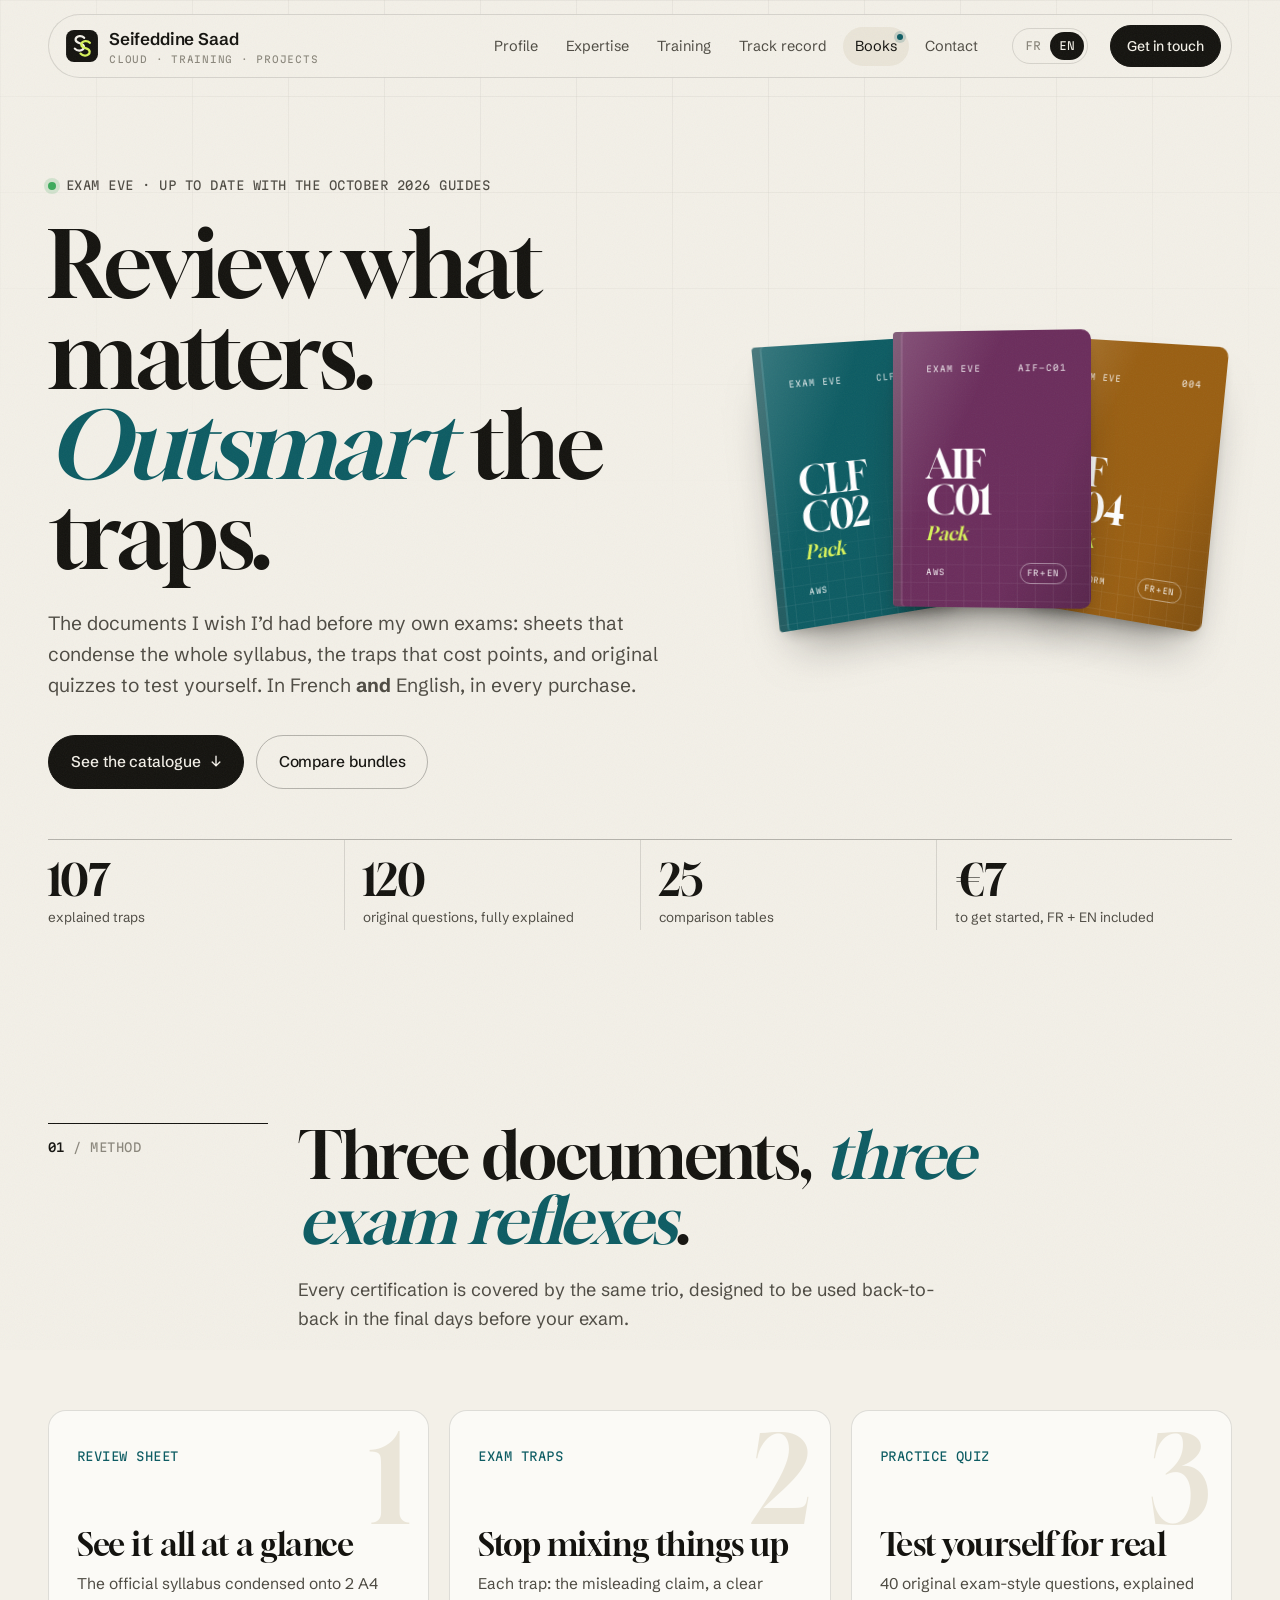
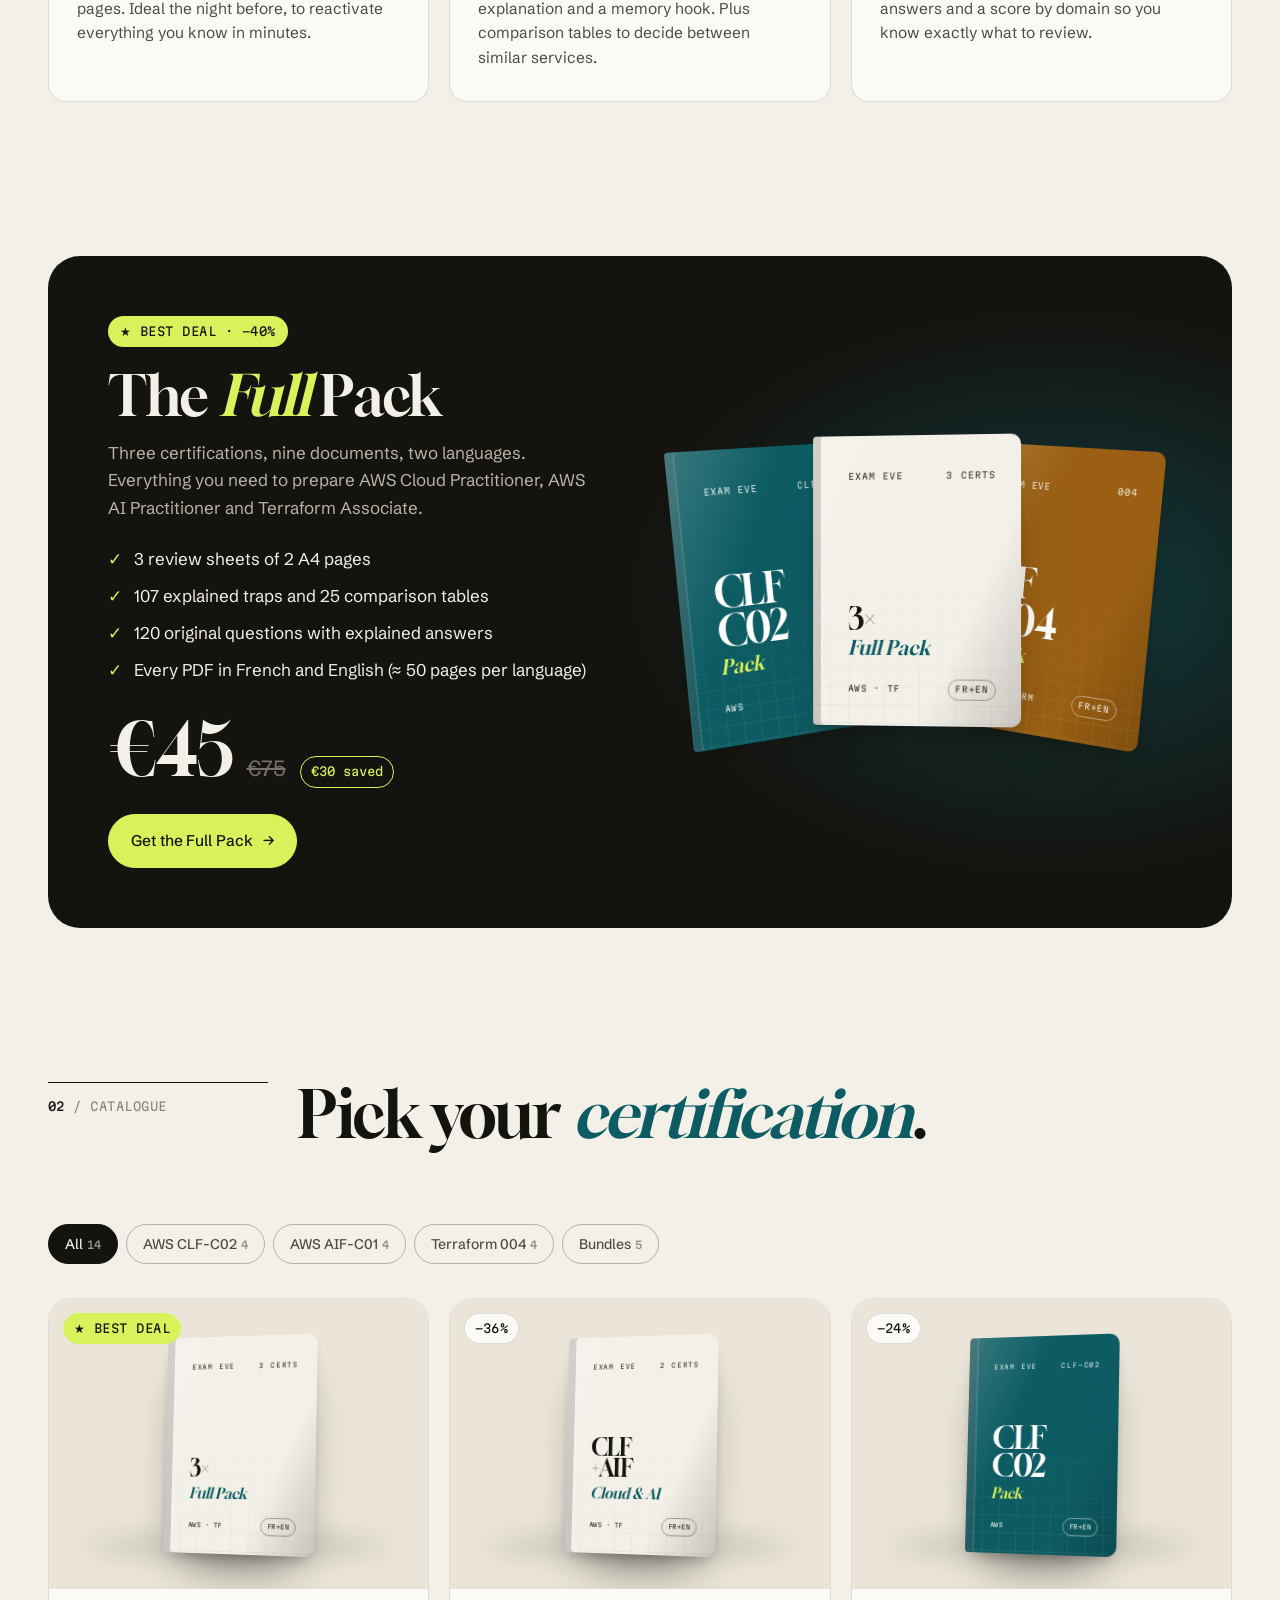
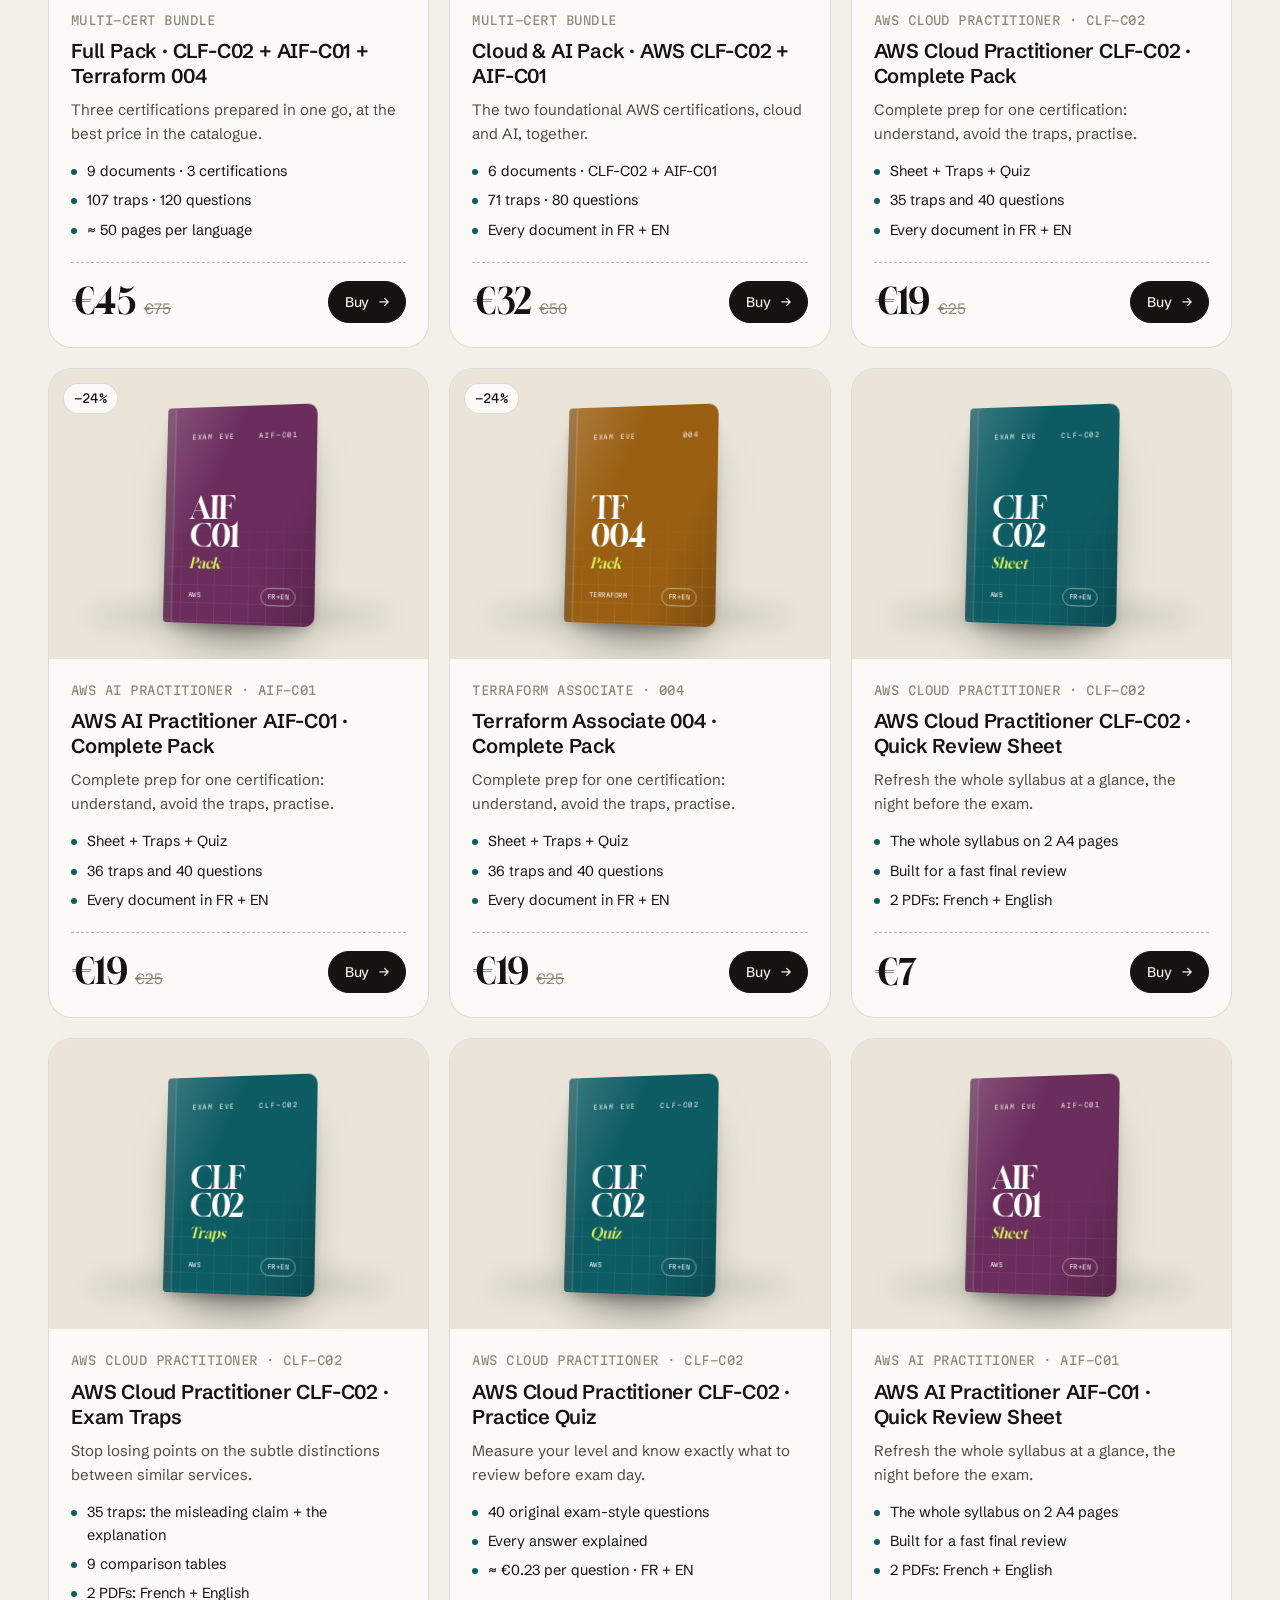
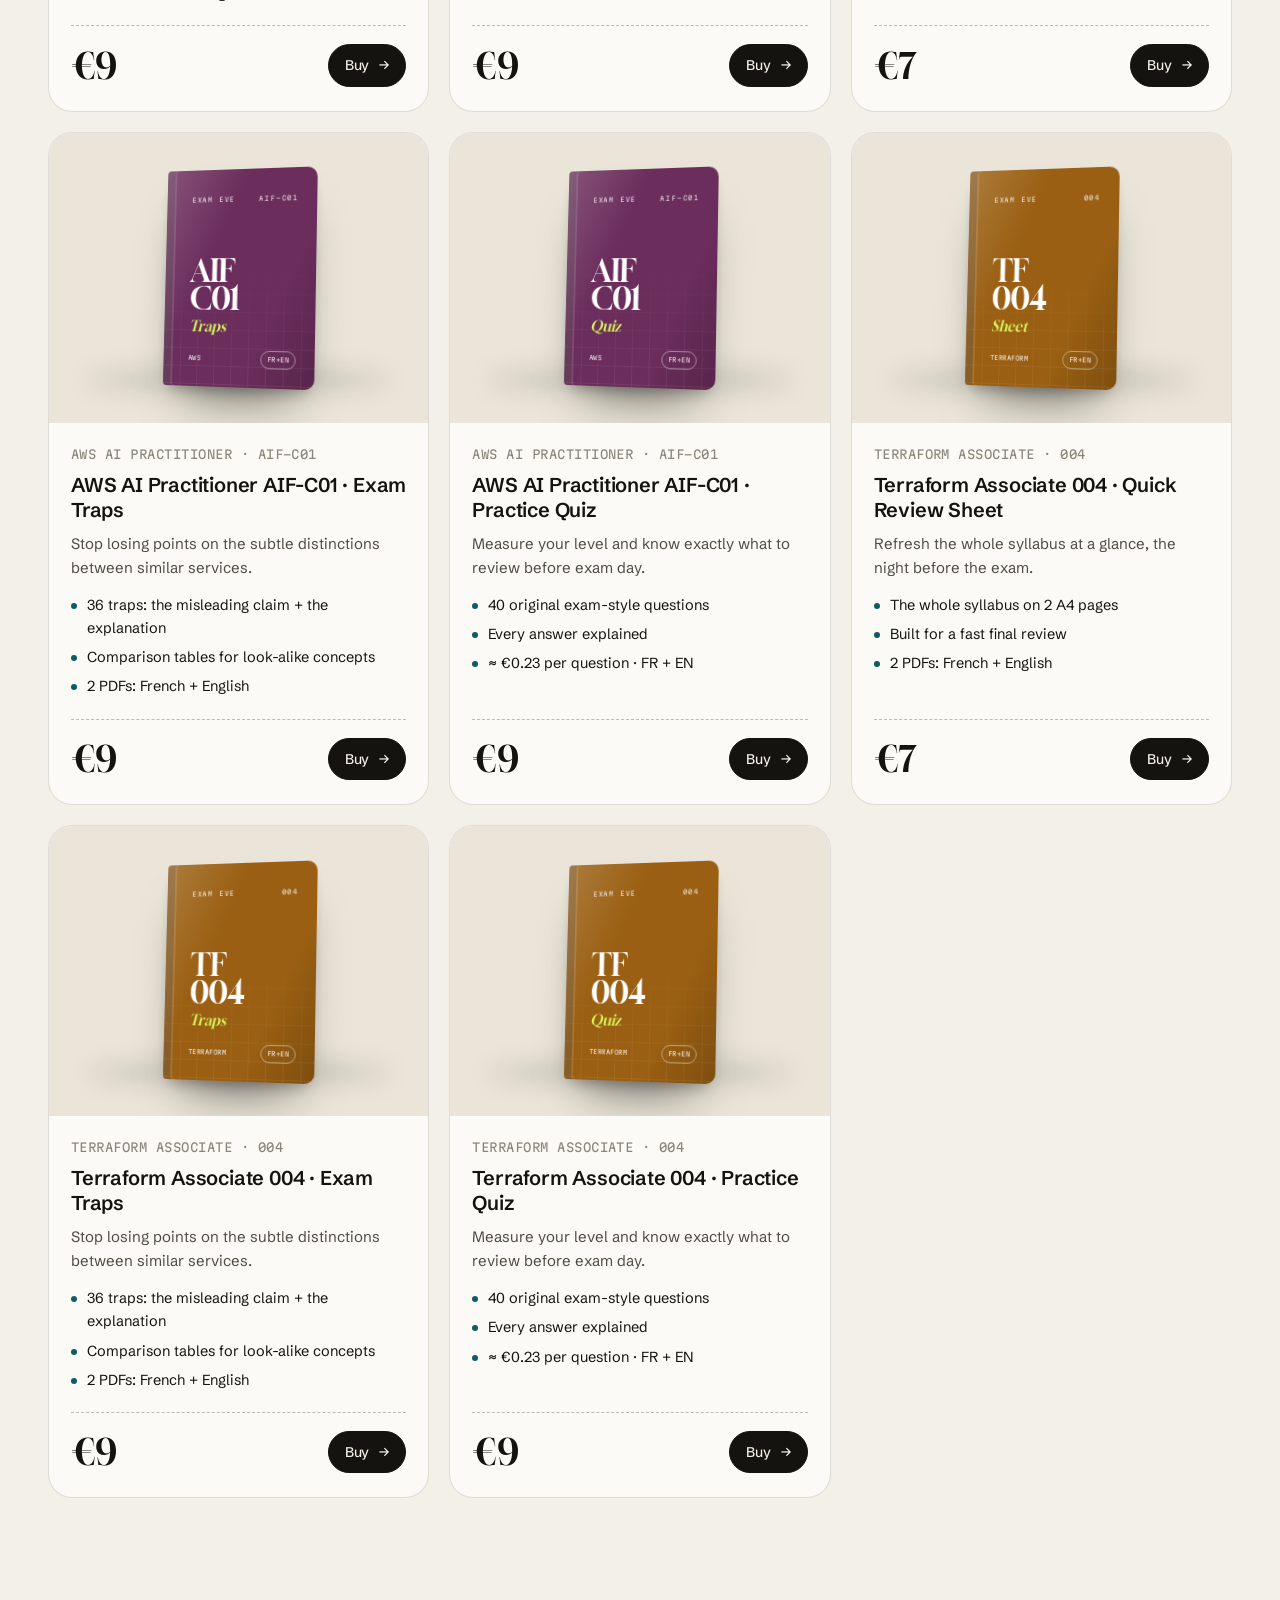
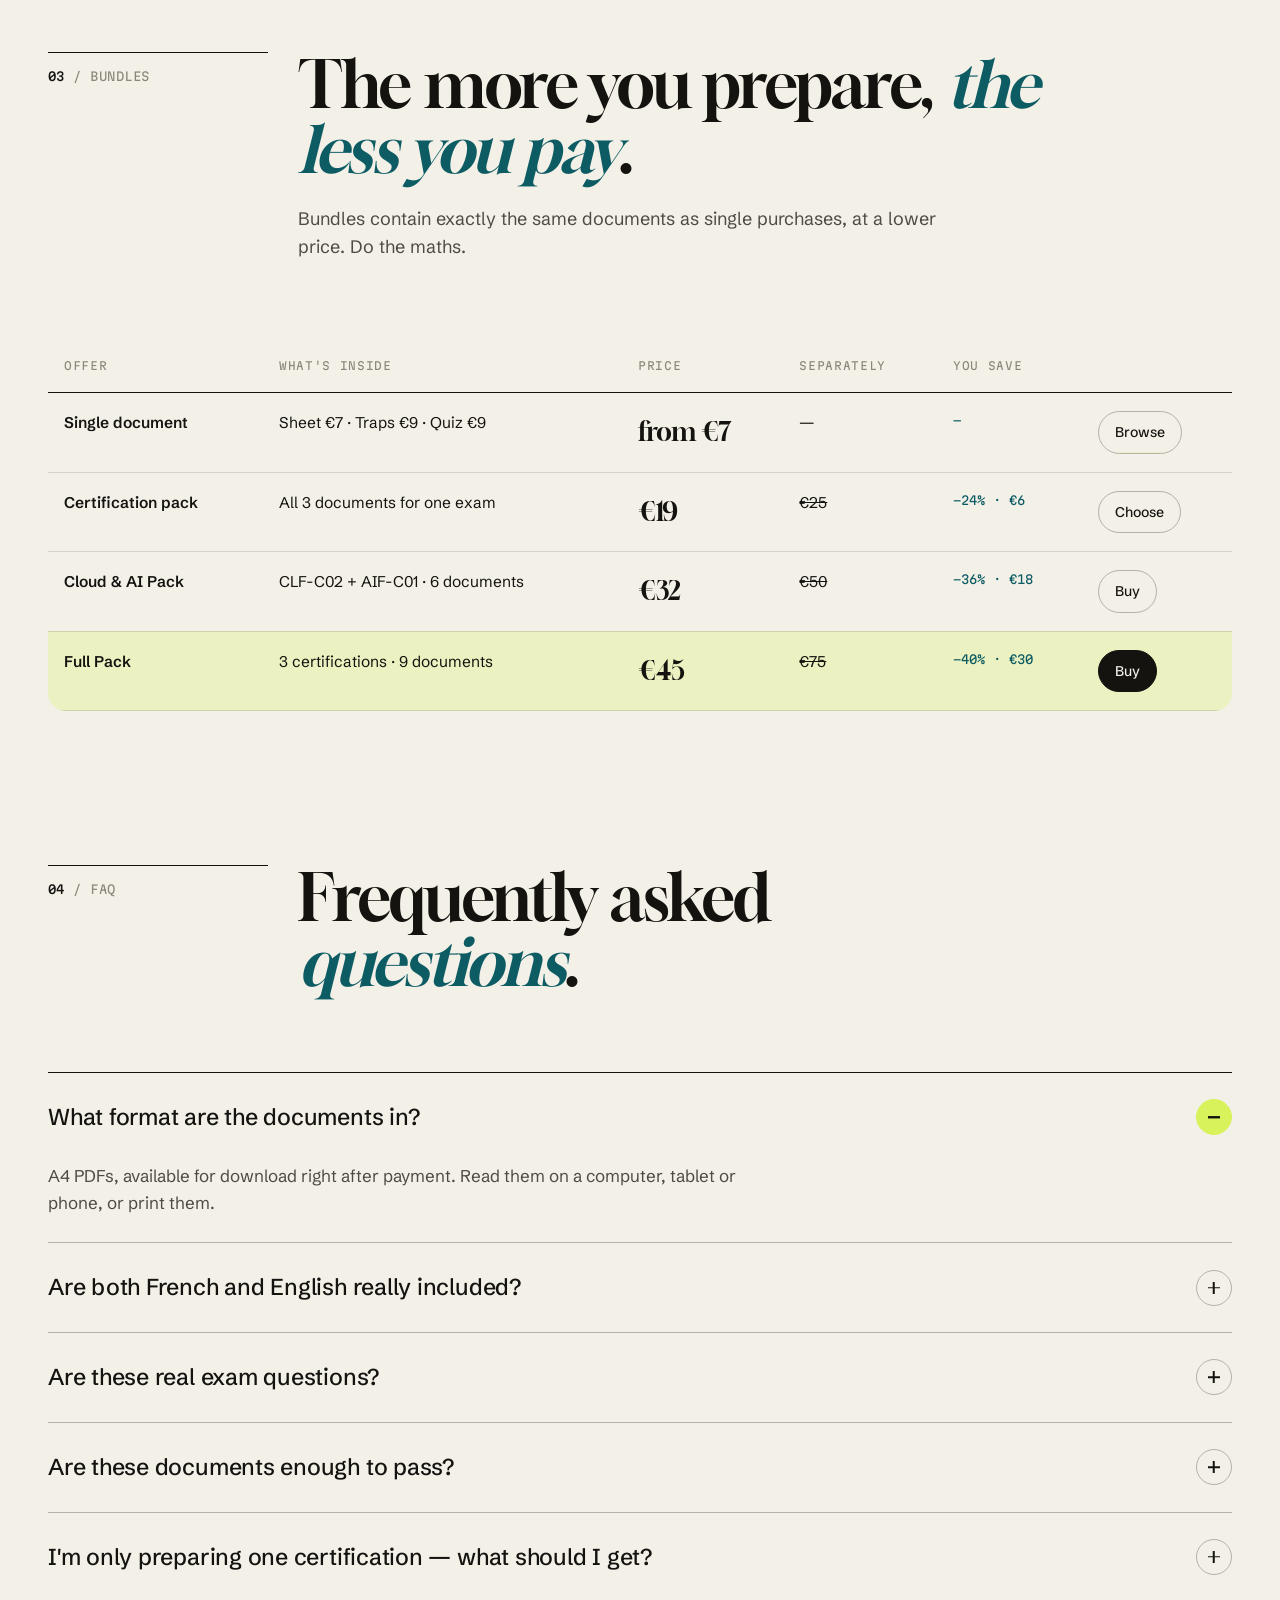
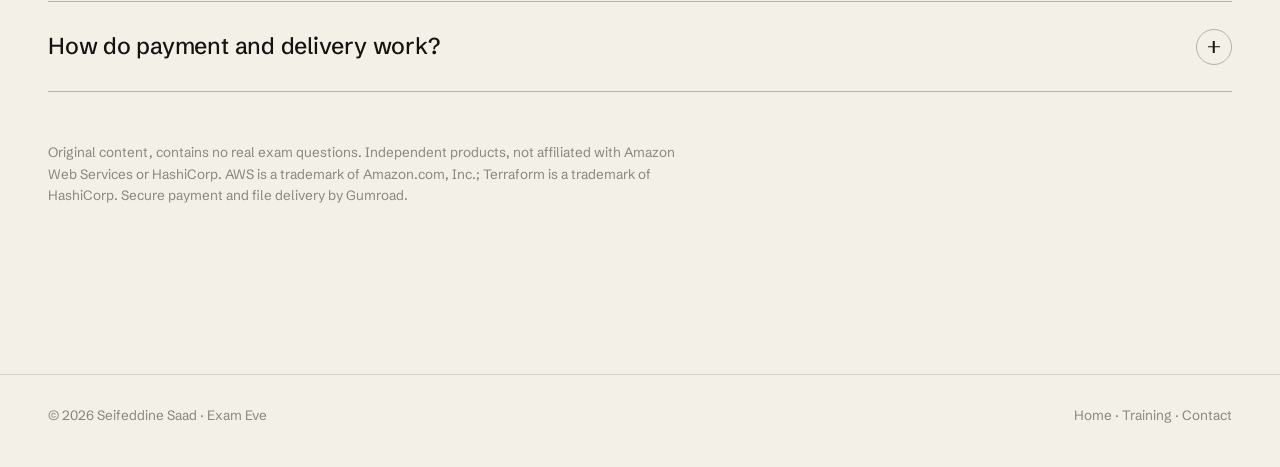
==== commit f39ca126: "Référencement : robots.txt, sitemap, balises de partage et données structurées - robots.txt + sitema" ====
--- a/livres.html
+++ b/livres.html
@@ -3,15 +3,518 @@
 <head>
   <meta charset="utf-8">
   <meta name="viewport" content="width=device-width, initial-scale=1">
-  <title>Livres & guides de révision — AWS, Terraform · Seifeddine Saad</title>
-  <meta name="description" content="Fiches de révision, pièges d'examen et quiz originaux pour AWS Cloud Practitioner, AWS AI Practitioner et Terraform Associate. Français + anglais, à partir de 7 €.">
+  <title>Fiches de révision AWS CLF-C02, AIF-C01 et Terraform 004 (FR + EN) · Exam Eve</title>
+  <meta name="description" content="Fiches de révision, pièges d’examen et quiz originaux pour AWS Cloud Practitioner (CLF-C02), AWS AI Practitioner (AIF-C01) et Terraform Associate (004). PDF en français + anglais, dès 7 €.">
   <meta property="og:title" content="Guides de révision AWS & Terraform — FR + EN">
+  <meta property="og:type" content="website">
   <meta property="og:description" content="107 pièges expliqués, 120 questions originales, 3 certifications. À partir de 7 €.">
+  <link rel="canonical" href="https://www.seifsaad.com/livres.html">
+  <meta property="og:url" content="https://www.seifsaad.com/livres.html">
+  <meta property="og:site_name" content="Seifeddine Saad">
+  <meta property="og:locale" content="fr_FR">
+  <meta property="og:locale:alternate" content="en_GB">
+  <meta property="og:image" content="https://www.seifsaad.com/assets/img/og-livres.jpg">
+  <meta property="og:image:width" content="1200">
+  <meta property="og:image:height" content="630">
+  <meta name="twitter:card" content="summary_large_image">
+  <meta name="theme-color" content="#F3F0E8">
   <link rel="icon" href="assets/img/logo.svg" type="image/svg+xml">
   <link rel="preconnect" href="https://fonts.googleapis.com">
   <link rel="preconnect" href="https://fonts.gstatic.com" crossorigin>
   <link href="https://fonts.googleapis.com/css2?family=Gloock&family=Martian+Mono:wght@400;500&family=Schibsted+Grotesk:ital,wght@0,400;0,500;0,600;0,700;1,400&display=swap" rel="stylesheet">
   <link rel="stylesheet" href="assets/css/style.css">
+  <script type="application/ld+json" id="seo-jsonld">
+{
+ "@context": "https://schema.org",
+ "@graph": [
+  {
+   "@type": "CollectionPage",
+   "@id": "https://www.seifsaad.com/livres.html",
+   "url": "https://www.seifsaad.com/livres.html",
+   "name": "Guides de révision AWS & Terraform — Exam Eve",
+   "inLanguage": [
+    "fr",
+    "en"
+   ],
+   "author": {
+    "@type": "Person",
+    "@id": "https://www.seifsaad.com/#seifeddine",
+    "name": "Seifeddine Saad",
+    "url": "https://www.seifsaad.com/"
+   }
+  },
+  {
+   "@type": "ItemList",
+   "name": "Catalogue Exam Eve",
+   "numberOfItems": 14,
+   "itemListElement": [
+    {
+     "@type": "ListItem",
+     "position": 1,
+     "item": {
+      "@type": "Product",
+      "name": "Pack Intégral — CLF-C02 + AIF-C01 + Terraform 004",
+      "description": "Trois certifications préparées d’un coup, au meilleur prix du catalogue. 9 documents · 3 certifications · 107 pièges · 120 questions · ≈ 50 pages par langue",
+      "image": "https://www.seifsaad.com/assets/img/og-livres.jpg",
+      "brand": {
+       "@type": "Brand",
+       "name": "Exam Eve"
+      },
+      "category": "Guide de révision de certification (PDF)",
+      "offers": {
+       "@type": "Offer",
+       "url": "https://saadseif.gumroad.com/l/pack-integral",
+       "price": "45.00",
+       "priceCurrency": "EUR",
+       "availability": "https://schema.org/InStock",
+       "seller": {
+        "@type": "Person",
+        "@id": "https://www.seifsaad.com/#seifeddine",
+        "name": "Seifeddine Saad",
+        "url": "https://www.seifsaad.com/"
+       }
+      }
+     }
+    },
+    {
+     "@type": "ListItem",
+     "position": 2,
+     "item": {
+      "@type": "Product",
+      "name": "Pack Cloud & IA — AWS CLF-C02 + AIF-C01",
+      "description": "Les deux certifications AWS fondamentales, cloud et IA, réunies. 6 documents · CLF-C02 + AIF-C01 · 71 pièges · 80 questions · Chaque document en FR + EN",
+      "image": "https://www.seifsaad.com/assets/img/og-livres.jpg",
+      "brand": {
+       "@type": "Brand",
+       "name": "Exam Eve"
+      },
+      "category": "Guide de révision de certification (PDF)",
+      "offers": {
+       "@type": "Offer",
+       "url": "https://saadseif.gumroad.com/l/pack-cloud-ia",
+       "price": "32.00",
+       "priceCurrency": "EUR",
+       "availability": "https://schema.org/InStock",
+       "seller": {
+        "@type": "Person",
+        "@id": "https://www.seifsaad.com/#seifeddine",
+        "name": "Seifeddine Saad",
+        "url": "https://www.seifsaad.com/"
+       }
+      }
+     }
+    },
+    {
+     "@type": "ListItem",
+     "position": 3,
+     "item": {
+      "@type": "Product",
+      "name": "Pack complet AWS Cloud Practitioner (CLF-C02)",
+      "description": "La préparation complète d’une certification : comprendre, éviter les pièges, s’entraîner. Fiche + Pièges + Quiz · 35 pièges et 40 questions · Chaque document en FR + EN",
+      "image": "https://www.seifsaad.com/assets/img/og-livres.jpg",
+      "brand": {
+       "@type": "Brand",
+       "name": "Exam Eve"
+      },
+      "category": "Guide de révision de certification (PDF)",
+      "offers": {
+       "@type": "Offer",
+       "url": "https://saadseif.gumroad.com/l/clf-pack",
+       "price": "19.00",
+       "priceCurrency": "EUR",
+       "availability": "https://schema.org/InStock",
+       "seller": {
+        "@type": "Person",
+        "@id": "https://www.seifsaad.com/#seifeddine",
+        "name": "Seifeddine Saad",
+        "url": "https://www.seifsaad.com/"
+       }
+      }
+     }
+    },
+    {
+     "@type": "ListItem",
+     "position": 4,
+     "item": {
+      "@type": "Product",
+      "name": "Pack complet AWS AI Practitioner (AIF-C01)",
+      "description": "La préparation complète d’une certification : comprendre, éviter les pièges, s’entraîner. Fiche + Pièges + Quiz · 36 pièges et 40 questions · Chaque document en FR + EN",
+      "image": "https://www.seifsaad.com/assets/img/og-livres.jpg",
+      "brand": {
+       "@type": "Brand",
+       "name": "Exam Eve"
+      },
+      "category": "Guide de révision de certification (PDF)",
+      "offers": {
+       "@type": "Offer",
+       "url": "https://saadseif.gumroad.com/l/aif-pack",
+       "price": "19.00",
+       "priceCurrency": "EUR",
+       "availability": "https://schema.org/InStock",
+       "seller": {
+        "@type": "Person",
+        "@id": "https://www.seifsaad.com/#seifeddine",
+        "name": "Seifeddine Saad",
+        "url": "https://www.seifsaad.com/"
+       }
+      }
+     }
+    },
+    {
+     "@type": "ListItem",
+     "position": 5,
+     "item": {
+      "@type": "Product",
+      "name": "Pack complet Terraform Associate (004)",
+      "description": "La préparation complète d’une certification : comprendre, éviter les pièges, s’entraîner. Fiche + Pièges + Quiz · 36 pièges et 40 questions · Chaque document en FR + EN",
+      "image": "https://www.seifsaad.com/assets/img/og-livres.jpg",
+      "brand": {
+       "@type": "Brand",
+       "name": "Exam Eve"
+      },
+      "category": "Guide de révision de certification (PDF)",
+      "offers": {
+       "@type": "Offer",
+       "url": "https://saadseif.gumroad.com/l/terraform-pack",
+       "price": "19.00",
+       "priceCurrency": "EUR",
+       "availability": "https://schema.org/InStock",
+       "seller": {
+        "@type": "Person",
+        "@id": "https://www.seifsaad.com/#seifeddine",
+        "name": "Seifeddine Saad",
+        "url": "https://www.seifsaad.com/"
+       }
+      }
+     }
+    },
+    {
+     "@type": "ListItem",
+     "position": 6,
+     "item": {
+      "@type": "Product",
+      "name": "Fiche de révision AWS Cloud Practitioner (CLF-C02)",
+      "description": "Pour réactiver tout le programme en un coup d’œil, la veille de l’examen. Tout le programme sur 2 pages A4 · Conçue pour une relecture rapide · 2 PDF : français + anglais",
+      "image": "https://www.seifsaad.com/assets/img/og-livres.jpg",
+      "brand": {
+       "@type": "Brand",
+       "name": "Exam Eve"
+      },
+      "category": "Guide de révision de certification (PDF)",
+      "offers": {
+       "@type": "Offer",
+       "url": "https://saadseif.gumroad.com/l/clf-fiche",
+       "price": "7.00",
+       "priceCurrency": "EUR",
+       "availability": "https://schema.org/InStock",
+       "seller": {
+        "@type": "Person",
+        "@id": "https://www.seifsaad.com/#seifeddine",
+        "name": "Seifeddine Saad",
+        "url": "https://www.seifsaad.com/"
+       }
+      }
+     }
+    },
+    {
+     "@type": "ListItem",
+     "position": 7,
+     "item": {
+      "@type": "Product",
+      "name": "Pièges d’examen AWS Cloud Practitioner (CLF-C02)",
+      "description": "Pour ne plus perdre de points sur les distinctions subtiles entre services. 35 pièges : l’affirmation trompeuse + l’explication · 9 tableaux comparatifs · 2 PDF : français + anglais",
+      "image": "https://www.seifsaad.com/assets/img/og-livres.jpg",
+      "brand": {
+       "@type": "Brand",
+       "name": "Exam Eve"
+      },
+      "category": "Guide de révision de certification (PDF)",
+      "offers": {
+       "@type": "Offer",
+       "url": "https://saadseif.gumroad.com/l/clf-pieges",
+       "price": "9.00",
+       "priceCurrency": "EUR",
+       "availability": "https://schema.org/InStock",
+       "seller": {
+        "@type": "Person",
+        "@id": "https://www.seifsaad.com/#seifeddine",
+        "name": "Seifeddine Saad",
+        "url": "https://www.seifsaad.com/"
+       }
+      }
+     }
+    },
+    {
+     "@type": "ListItem",
+     "position": 8,
+     "item": {
+      "@type": "Product",
+      "name": "Quiz d’entraînement AWS Cloud Practitioner (CLF-C02)",
+      "description": "Pour mesurer votre niveau et savoir exactement quoi revoir avant le jour J. 40 questions originales au format examen · Réponses expliquées une par une · ≈ 0,23 € la question · FR + EN",
+      "image": "https://www.seifsaad.com/assets/img/og-livres.jpg",
+      "brand": {
+       "@type": "Brand",
+       "name": "Exam Eve"
+      },
+      "category": "Guide de révision de certification (PDF)",
+      "offers": {
+       "@type": "Offer",
+       "url": "https://saadseif.gumroad.com/l/clf-quiz",
+       "price": "9.00",
+       "priceCurrency": "EUR",
+       "availability": "https://schema.org/InStock",
+       "seller": {
+        "@type": "Person",
+        "@id": "https://www.seifsaad.com/#seifeddine",
+        "name": "Seifeddine Saad",
+        "url": "https://www.seifsaad.com/"
+       }
+      }
+     }
+    },
+    {
+     "@type": "ListItem",
+     "position": 9,
+     "item": {
+      "@type": "Product",
+      "name": "Fiche de révision AWS AI Practitioner (AIF-C01)",
+      "description": "Pour réactiver tout le programme en un coup d’œil, la veille de l’examen. Tout le programme sur 2 pages A4 · Conçue pour une relecture rapide · 2 PDF : français + anglais",
+      "image": "https://www.seifsaad.com/assets/img/og-livres.jpg",
+      "brand": {
+       "@type": "Brand",
+       "name": "Exam Eve"
+      },
+      "category": "Guide de révision de certification (PDF)",
+      "offers": {
+       "@type": "Offer",
+       "url": "https://saadseif.gumroad.com/l/aif-fiche",
+       "price": "7.00",
+       "priceCurrency": "EUR",
+       "availability": "https://schema.org/InStock",
+       "seller": {
+        "@type": "Person",
+        "@id": "https://www.seifsaad.com/#seifeddine",
+        "name": "Seifeddine Saad",
+        "url": "https://www.seifsaad.com/"
+       }
+      }
+     }
+    },
+    {
+     "@type": "ListItem",
+     "position": 10,
+     "item": {
+      "@type": "Product",
+      "name": "Pièges d’examen AWS AI Practitioner (AIF-C01)",
+      "description": "Pour ne plus perdre de points sur les distinctions subtiles entre services. 36 pièges : l’affirmation trompeuse + l’explication · Tableaux comparatifs entre notions proches · 2 PDF : français + anglais",
+      "image": "https://www.seifsaad.com/assets/img/og-livres.jpg",
+      "brand": {
+       "@type": "Brand",
+       "name": "Exam Eve"
+      },
+      "category": "Guide de révision de certification (PDF)",
+      "offers": {
+       "@type": "Offer",
+       "url": "https://saadseif.gumroad.com/l/aif-pieges",
+       "price": "9.00",
+       "priceCurrency": "EUR",
+       "availability": "https://schema.org/InStock",
+       "seller": {
+        "@type": "Person",
+        "@id": "https://www.seifsaad.com/#seifeddine",
+        "name": "Seifeddine Saad",
+        "url": "https://www.seifsaad.com/"
+       }
+      }
+     }
+    },
+    {
+     "@type": "ListItem",
+     "position": 11,
+     "item": {
+      "@type": "Product",
+      "name": "Quiz d’entraînement AWS AI Practitioner (AIF-C01)",
+      "description": "Pour mesurer votre niveau et savoir exactement quoi revoir avant le jour J. 40 questions originales au format examen · Réponses expliquées une par une · ≈ 0,23 € la question · FR + EN",
+      "image": "https://www.seifsaad.com/assets/img/og-livres.jpg",
+      "brand": {
+       "@type": "Brand",
+       "name": "Exam Eve"
+      },
+      "category": "Guide de révision de certification (PDF)",
+      "offers": {
+       "@type": "Offer",
+       "url": "https://saadseif.gumroad.com/l/aif-quiz",
+       "price": "9.00",
+       "priceCurrency": "EUR",
+       "availability": "https://schema.org/InStock",
+       "seller": {
+        "@type": "Person",
+        "@id": "https://www.seifsaad.com/#seifeddine",
+        "name": "Seifeddine Saad",
+        "url": "https://www.seifsaad.com/"
+       }
+      }
+     }
+    },
+    {
+     "@type": "ListItem",
+     "position": 12,
+     "item": {
+      "@type": "Product",
+      "name": "Fiche de révision Terraform Associate (004)",
+      "description": "Pour réactiver tout le programme en un coup d’œil, la veille de l’examen. Tout le programme sur 2 pages A4 · Conçue pour une relecture rapide · 2 PDF : français + anglais",
+      "image": "https://www.seifsaad.com/assets/img/og-livres.jpg",
+      "brand": {
+       "@type": "Brand",
+       "name": "Exam Eve"
+      },
+      "category": "Guide de révision de certification (PDF)",
+      "offers": {
+       "@type": "Offer",
+       "url": "https://saadseif.gumroad.com/l/terraform-fiche",
+       "price": "7.00",
+       "priceCurrency": "EUR",
+       "availability": "https://schema.org/InStock",
+       "seller": {
+        "@type": "Person",
+        "@id": "https://www.seifsaad.com/#seifeddine",
+        "name": "Seifeddine Saad",
+        "url": "https://www.seifsaad.com/"
+       }
+      }
+     }
+    },
+    {
+     "@type": "ListItem",
+     "position": 13,
+     "item": {
+      "@type": "Product",
+      "name": "Pièges d’examen Terraform Associate (004)",
+      "description": "Pour ne plus perdre de points sur les distinctions subtiles entre services. 36 pièges : l’affirmation trompeuse + l’explication · Tableaux comparatifs entre notions proches · 2 PDF : français + anglais",
+      "image": "https://www.seifsaad.com/assets/img/og-livres.jpg",
+      "brand": {
+       "@type": "Brand",
+       "name": "Exam Eve"
+      },
+      "category": "Guide de révision de certification (PDF)",
+      "offers": {
+       "@type": "Offer",
+       "url": "https://saadseif.gumroad.com/l/terraform-pieges",
+       "price": "9.00",
+       "priceCurrency": "EUR",
+       "availability": "https://schema.org/InStock",
+       "seller": {
+        "@type": "Person",
+        "@id": "https://www.seifsaad.com/#seifeddine",
+        "name": "Seifeddine Saad",
+        "url": "https://www.seifsaad.com/"
+       }
+      }
+     }
+    },
+    {
+     "@type": "ListItem",
+     "position": 14,
+     "item": {
+      "@type": "Product",
+      "name": "Quiz d’entraînement Terraform Associate (004)",
+      "description": "Pour mesurer votre niveau et savoir exactement quoi revoir avant le jour J. 40 questions originales au format examen · Réponses expliquées une par une · ≈ 0,23 € la question · FR + EN",
+      "image": "https://www.seifsaad.com/assets/img/og-livres.jpg",
+      "brand": {
+       "@type": "Brand",
+       "name": "Exam Eve"
+      },
+      "category": "Guide de révision de certification (PDF)",
+      "offers": {
+       "@type": "Offer",
+       "url": "https://saadseif.gumroad.com/l/terraform-quiz",
+       "price": "9.00",
+       "priceCurrency": "EUR",
+       "availability": "https://schema.org/InStock",
+       "seller": {
+        "@type": "Person",
+        "@id": "https://www.seifsaad.com/#seifeddine",
+        "name": "Seifeddine Saad",
+        "url": "https://www.seifsaad.com/"
+       }
+      }
+     }
+    }
+   ]
+  },
+  {
+   "@type": "FAQPage",
+   "mainEntity": [
+    {
+     "@type": "Question",
+     "name": "Dans quel format sont les documents ?",
+     "acceptedAnswer": {
+      "@type": "Answer",
+      "text": "Des PDF au format A4, téléchargeables immédiatement après le paiement. Ils se lisent sur ordinateur, tablette ou téléphone, et s’impriment sans problème."
+     }
+    },
+    {
+     "@type": "Question",
+     "name": "Le français et l’anglais sont-ils vraiment inclus tous les deux ?",
+     "acceptedAnswer": {
+      "@type": "Answer",
+      "text": "Oui. Chaque achat contient la version française et la version anglaise de chaque document, sans supplément. Pratique si vous passez l’examen en anglais mais révisez en français."
+     }
+    },
+    {
+     "@type": "Question",
+     "name": "S’agit-il de vraies questions d’examen ?",
+     "acceptedAnswer": {
+      "@type": "Answer",
+      "text": "Non. Tout le contenu est original, rédigé à partir des guides officiels (CLF-C02 v1.3, AIF-C01 v1.2, objectifs Terraform Associate 004 / Terraform 1.12). L’objectif est de maîtriser les concepts, pas de mémoriser des réponses."
+     }
+    },
+    {
+     "@type": "Question",
+     "name": "Ces documents suffisent-ils pour réussir ?",
+     "acceptedAnswer": {
+      "@type": "Answer",
+      "text": "Ils sont conçus pour la dernière ligne droite et complètent une préparation plus large (cours, pratique, documentation). Leur force : vous faire gagner du temps et éviter les erreurs classiques."
+     }
+    },
+    {
+     "@type": "Question",
+     "name": "Je ne prépare qu’une seule certification, que choisir ?",
+     "acceptedAnswer": {
+      "@type": "Answer",
+      "text": "Le pack de la certification (19 €) : les trois documents à 19 € au lieu de 25 €. Si vous visez les deux examens AWS, le Pack Cloud & IA est plus avantageux."
+     }
+    },
+    {
+     "@type": "Question",
+     "name": "Comment se passent le paiement et la livraison ?",
+     "acceptedAnswer": {
+      "@type": "Answer",
+      "text": "Le paiement est sécurisé par Gumroad. Vous recevez aussitôt un e-mail avec le lien de téléchargement, que vous pouvez réutiliser plus tard."
+     }
+    }
+   ]
+  },
+  {
+   "@type": "BreadcrumbList",
+   "itemListElement": [
+    {
+     "@type": "ListItem",
+     "position": 1,
+     "name": "Accueil",
+     "item": "https://www.seifsaad.com/"
+    },
+    {
+     "@type": "ListItem",
+     "position": 2,
+     "name": "Livres",
+     "item": "https://www.seifsaad.com/livres.html"
+    }
+   ]
+  }
+ ]
+}
+  </script>
 </head>
 <body data-page="shop">
   <div class="veil" aria-hidden="true"></div>
@@ -27,7 +530,7 @@
         <li><a href="index.html#profil" data-i18n="nav.profile">Profil</a></li>
         <li><a href="index.html#expertises" data-i18n="nav.services">Expertises</a></li>
         <li><a href="index.html#formations" data-i18n="nav.training">Formations</a></li>
-        <li><a href="index.html#parcours" data-i18n="nav.path">Parcours</a></li>
+        <li><a href="parcours.html" data-i18n="nav.path">Parcours</a></li>
         <li><a href="livres.html" class="shop active" data-i18n="nav.books">Livres</a></li>
         <li><a href="index.html#contact" data-i18n="nav.contact">Contact</a></li>
       </ul>
--- a/assets/css/style.css
+++ b/assets/css/style.css
@@ -170,6 +170,7 @@
 /* ---------- Hero ---------- */
 .hero { position: relative; padding: 170px 0 70px; }
 .hero-grid { display: grid; grid-template-columns: 1.25fr .9fr; gap: clamp(30px, 5vw, 80px); align-items: end; }
+.hero-grid > * { min-width: 0; }
 .eyebrow { display: inline-flex; align-items: center; gap: 10px; color: var(--ink-2); }
 .eyebrow .dot { width: 8px; height: 8px; border-radius: 50%; background: #3DAA5C; box-shadow: 0 0 0 4px rgba(61, 170, 92, .18); }
 .h-display {
@@ -179,7 +180,7 @@
   margin: 22px 0 28px;
 }
 .h-display em { font-style: italic; color: var(--petrol); }
-.split .w { display: inline-block; overflow: hidden; vertical-align: top; padding-bottom: .08em; margin-bottom: -.08em; }
+.split .w { display: inline-block; overflow: hidden; vertical-align: top; padding: 0 .14em .08em; margin: 0 -.14em -.08em; }
 .split .w > span { display: inline-block; transform: translateY(110%); transition: transform 1s var(--ease-out); transition-delay: calc(var(--i) * 55ms + 150ms); }
 .split.in .w > span { transform: translateY(0); }
 .lead { font-size: clamp(17px, 1.5vw, 20px); color: var(--ink-2); max-width: 56ch; margin: 0 0 34px; }
@@ -344,7 +345,7 @@
 .t-meta span::before { content: "→ "; color: var(--petrol); }
 
 /* ---------- Certifications ---------- */
-.certs { display: grid; grid-template-columns: repeat(3, 1fr); border-top: 1px solid var(--ink); border-left: 1px solid var(--line); }
+.certs { display: grid; grid-template-columns: repeat(4, 1fr); border-top: 1px solid var(--ink); border-left: 1px solid var(--line); }
 .cert {
   position: relative; padding: 26px 24px 24px; min-height: 160px;
   border-right: 1px solid var(--line); border-bottom: 1px solid var(--line);
@@ -359,6 +360,36 @@
 .cert .issuer { color: var(--ink-3); display: flex; justify-content: space-between; }
 .cert h4 { margin: 0; font-family: var(--f-display); font-weight: 400; font-size: 24px; line-height: 1.12; letter-spacing: -.01em; }
 .cert .code { font-family: var(--f-mono); font-size: 11px; color: var(--petrol); margin-top: 6px; display: block; }
+.cert { justify-content: flex-start; padding: 20px 20px 22px; }
+.cert h4 { font-size: 21px; }
+.c-thumb {
+  display: block; width: 100%; aspect-ratio: 4/3; padding: 10px; margin: 0; cursor: zoom-in;
+  background: var(--paper-2); border: 1px solid var(--line); border-radius: 10px; overflow: hidden;
+}
+.c-thumb img {
+  width: 100%; height: 100%; object-fit: contain; display: block;
+  box-shadow: 0 8px 22px -12px rgba(20, 24, 28, .45);
+  transition: transform .6s var(--ease-out);
+}
+.cert:hover .c-thumb img { transform: scale(1.04) rotate(-.6deg); }
+.c-actions { display: flex; gap: 16px; margin-top: 14px; font-size: 11px; letter-spacing: .04em; text-transform: uppercase; }
+.c-actions button, .c-actions a { padding: 0; border: 0; background: none; color: var(--ink); cursor: pointer; font: inherit; text-transform: inherit; letter-spacing: inherit; text-decoration: none; border-bottom: 1px solid var(--line); }
+.c-actions button:hover, .c-actions a:hover { color: var(--petrol); border-color: var(--petrol); }
+.cert.soon .c-thumb { cursor: default; display: grid; place-items: center; border-style: dashed; background: transparent; }
+.c-soon span { padding: 6px 12px; border-radius: 99px; background: var(--petrol); color: #fff; font-size: 11px; letter-spacing: .08em; text-transform: uppercase; }
+.cert.soon h4 { color: var(--ink-2); }
+.cert-viewer {
+  width: min(92vw, 1100px); max-height: 92vh; padding: 0; border: 0; border-radius: 14px;
+  background: var(--paper); box-shadow: 0 40px 120px -30px rgba(0,0,0,.6); overflow: hidden;
+}
+.cert-viewer::backdrop { background: rgba(15, 18, 22, .72); backdrop-filter: blur(4px); }
+.cert-viewer img { display: block; width: 100%; max-height: calc(92vh - 52px); object-fit: contain; background: #fff; }
+.cv-bar { display: flex; justify-content: space-between; align-items: center; gap: 12px; padding: 14px 18px; font-size: 12px; }
+.cv-bar a { color: var(--petrol); text-decoration: none; }
+.cv-close {
+  position: absolute; top: 10px; right: 10px; width: 38px; height: 38px; border-radius: 50%;
+  border: 0; background: rgba(20,24,28,.75); color: #fff; font-size: 22px; line-height: 1; cursor: pointer;
+}
 .milestones { display: grid; grid-template-columns: repeat(3, 1fr); gap: 20px; margin-top: 60px; }
 .ms { padding-top: 18px; border-top: 1px solid var(--line-strong); }
 .ms .mono { color: var(--petrol); }
@@ -588,6 +619,46 @@
 .cursor.big { width: 56px; height: 56px; margin: -28px 0 0 -28px; background: var(--lime); mix-blend-mode: multiply; }
 @media (hover: none) { .cursor { display: none; } }
 
+/* ---------- Parcours page ---------- */
+.path-hero { padding-bottom: clamp(60px, 8vw, 110px); }
+.path-hero .h-display { max-width: 16ch; }
+.impact { display: grid; grid-template-columns: repeat(4, 1fr); gap: 0 24px; border-top: 1px solid var(--ink); }
+.imp { padding: 22px 0 26px; border-bottom: 1px solid var(--line); }
+.imp b { display: block; font-family: var(--f-display); font-weight: 400; font-size: clamp(34px, 3.6vw, 50px); line-height: 1.05; letter-spacing: -.02em; margin-bottom: 8px; color: var(--petrol); }
+.imp span { color: var(--ink-2); font-size: 14.5px; display: block; max-width: 28ch; }
+.imp b span { display: inline; color: inherit; font-size: inherit; }
+.home-impact { margin-top: 50px; }
+
+.timeline { border-top: 1px solid var(--ink); }
+.tl { display: grid; grid-template-columns: 220px 1fr; gap: 30px; padding: 34px 0; border-bottom: 1px solid var(--line); }
+.tl-when { color: var(--petrol); padding-top: 8px; }
+.tl h3 { font-family: var(--f-display); font-weight: 400; font-size: clamp(26px, 3vw, 38px); line-height: 1.08; letter-spacing: -.015em; margin: 0 0 6px; }
+.tl-org { color: var(--ink-3); margin: 0 0 18px; font-size: 15px; }
+.tl ul { margin: 0; padding: 0; list-style: none; display: grid; gap: 12px; }
+.tl li { position: relative; padding-left: 22px; color: var(--ink-2); max-width: 78ch; }
+.tl li::before { content: ""; position: absolute; left: 0; top: .72em; width: 10px; height: 2px; background: var(--petrol); }
+.tl li b { color: var(--ink); font-weight: 600; }
+
+.skills { display: grid; grid-template-columns: repeat(2, 1fr); gap: 14px; }
+.sk { padding: 22px 24px; background: var(--paper-3); border: 1px solid var(--line); border-radius: var(--r); transition: border-color .3s, transform .4s var(--ease-out); }
+.sk:hover { border-color: var(--line-strong); transform: translateY(-3px); }
+.sk h4 { margin: 0 0 14px; font-size: 18px; font-weight: 600; letter-spacing: -.01em; }
+.langs { display: flex; flex-wrap: wrap; align-items: baseline; gap: 10px 28px; margin-top: 34px; padding-top: 20px; border-top: 1px solid var(--line-strong); }
+.langs .mono { color: var(--ink-3); }
+.langs i { font-style: normal; font-family: var(--f-mono); font-size: 12px; color: var(--petrol); margin-left: 4px; }
+
+.gh-grid { display: grid; grid-template-columns: repeat(3, 1fr); gap: 16px; }
+.gh { position: relative; display: flex; flex-direction: column; gap: 10px; padding: 26px 26px 24px; border: 1px solid var(--line); border-radius: var(--r); background: var(--paper-3); color: inherit; text-decoration: none; transition: border-color .3s, transform .4s var(--ease-out), box-shadow .4s; }
+.gh:hover { transform: translateY(-4px); border-color: var(--line-strong); box-shadow: 0 18px 40px -24px rgba(20, 19, 15, .35); }
+.gh .mono { color: var(--petrol); font-size: 12px; padding-right: 50px; word-break: break-all; }
+.gh h3 { margin: 0; font-size: 21px; font-weight: 600; letter-spacing: -.01em; line-height: 1.2; }
+.gh p { margin: 0 0 6px; color: var(--ink-2); font-size: 15px; flex: 1; }
+.gh .go { position: absolute; top: 20px; right: 20px; width: 38px; height: 38px; border-radius: 50%; border: 1px solid var(--line-strong); display: grid; place-items: center; transition: background .3s, border-color .3s, transform .4s var(--ease-out); }
+.gh:hover .go { background: var(--lime); border-color: var(--lime); transform: rotate(-45deg); }
+.path-cta { display: flex; flex-wrap: wrap; align-items: flex-end; justify-content: space-between; gap: 30px; }
+.path-cta .h2 { max-width: 20ch; }
+.band .btn-ghost { --bg: transparent; --fg: var(--paper); border-color: rgba(243, 240, 232, .35); }
+
 /* ---------- Responsive ---------- */
 @media (max-width: 1080px) {
   .grid-books { grid-template-columns: repeat(2, 1fr); }
@@ -609,6 +680,9 @@
   .row > div { grid-column: 1; }
   .row .go { grid-row: 2; grid-column: 2; }
   .steps, .milestones { grid-template-columns: 1fr; }
+  .impact { grid-template-columns: repeat(2, 1fr); }
+  .skills, .gh-grid { grid-template-columns: 1fr; }
+  .tl { grid-template-columns: 1fr; gap: 10px; }
   .term { transform: none; }
   .portrait { max-width: 420px; }
 }
